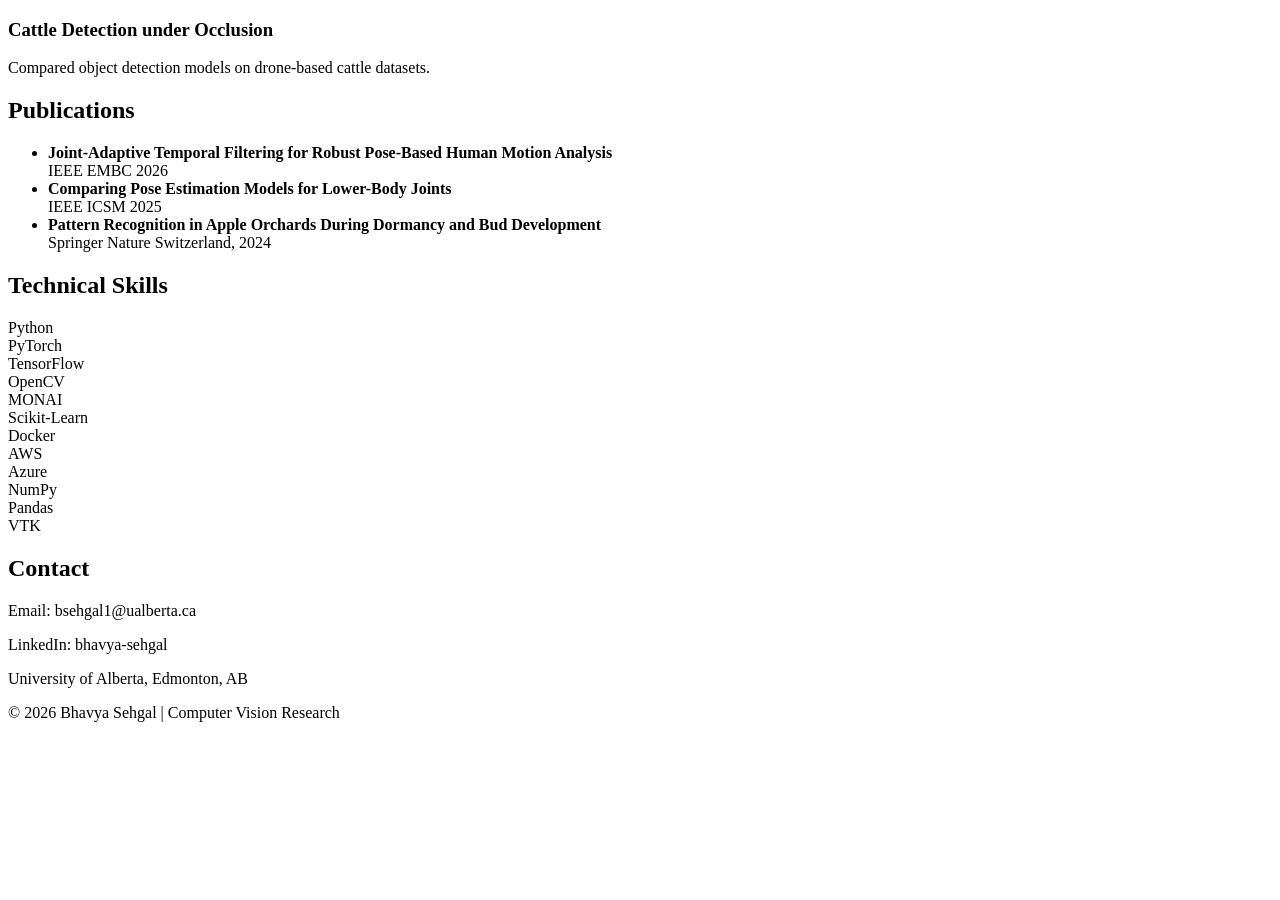
==== index.html @ 738c89d5 "Update index.html" ====
<!DOCTYPE html>
        <div class="project-card">
            <h3>Cattle Detection under Occlusion</h3>
            <p>
                Compared object detection models on drone-based cattle datasets.
            </p>
        </div>
    </div>
</section>

<section id="publications" class="section">
    <h2>Publications</h2>

    <ul class="publication-list">
        <li>
            <strong>Joint-Adaptive Temporal Filtering for Robust Pose-Based Human Motion Analysis</strong>
            <br>
            IEEE EMBC 2026
        </li>

        <li>
            <strong>Comparing Pose Estimation Models for Lower-Body Joints</strong>
            <br>
            IEEE ICSM 2025
        </li>

        <li>
            <strong>Pattern Recognition in Apple Orchards During Dormancy and Bud Development</strong>
            <br>
            Springer Nature Switzerland, 2024
        </li>
    </ul>
</section>

<section id="skills" class="section">
    <h2>Technical Skills</h2>

    <div class="skills-grid">
        <div class="skill-box">Python</div>
        <div class="skill-box">PyTorch</div>
        <div class="skill-box">TensorFlow</div>
        <div class="skill-box">OpenCV</div>
        <div class="skill-box">MONAI</div>
        <div class="skill-box">Scikit-Learn</div>
        <div class="skill-box">Docker</div>
        <div class="skill-box">AWS</div>
        <div class="skill-box">Azure</div>
        <div class="skill-box">NumPy</div>
        <div class="skill-box">Pandas</div>
        <div class="skill-box">VTK</div>
    </div>
</section>

<section id="contact" class="section">
    <h2>Contact</h2>

    <p>Email: bsehgal1@ualberta.ca</p>
    <p>LinkedIn: bhavya-sehgal</p>
    <p>University of Alberta, Edmonton, AB</p>
</section>

<footer>
    <p>© 2026 Bhavya Sehgal | Computer Vision Research</p>
</footer>

</body>
</html>
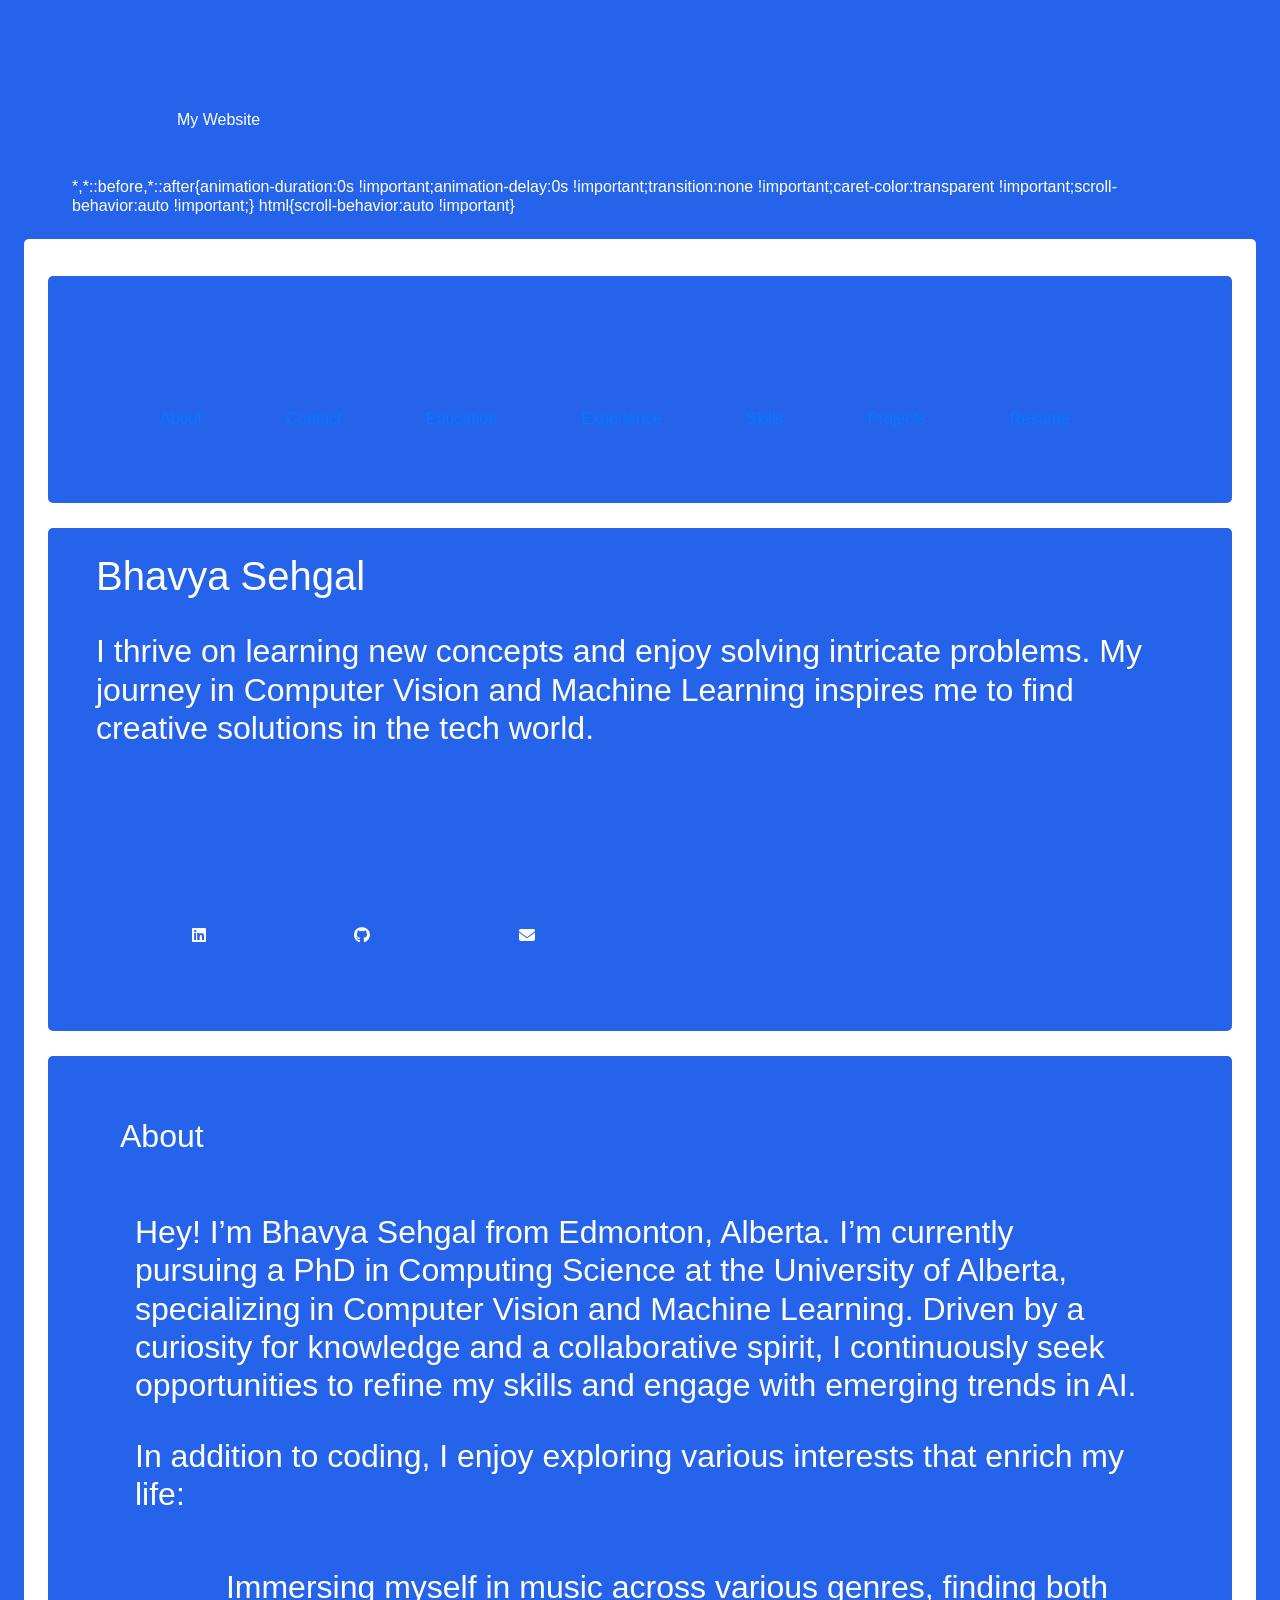
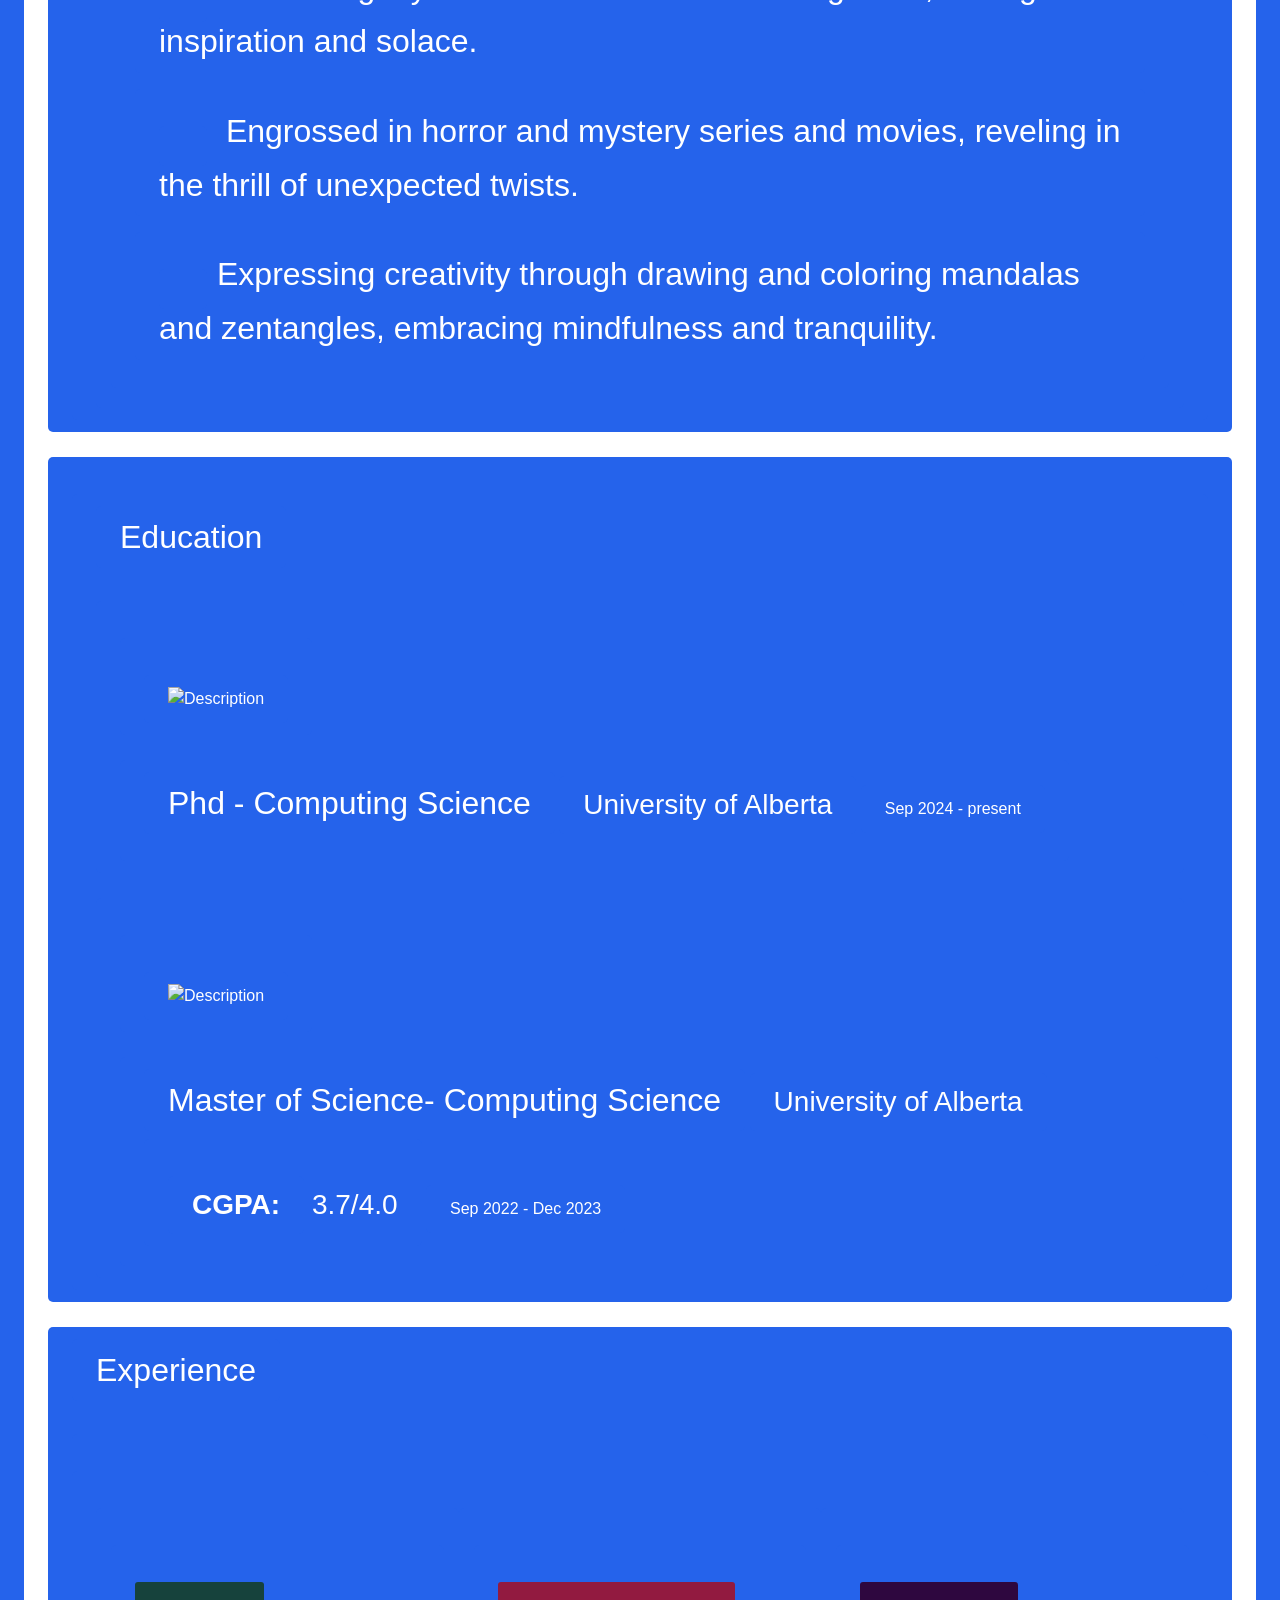
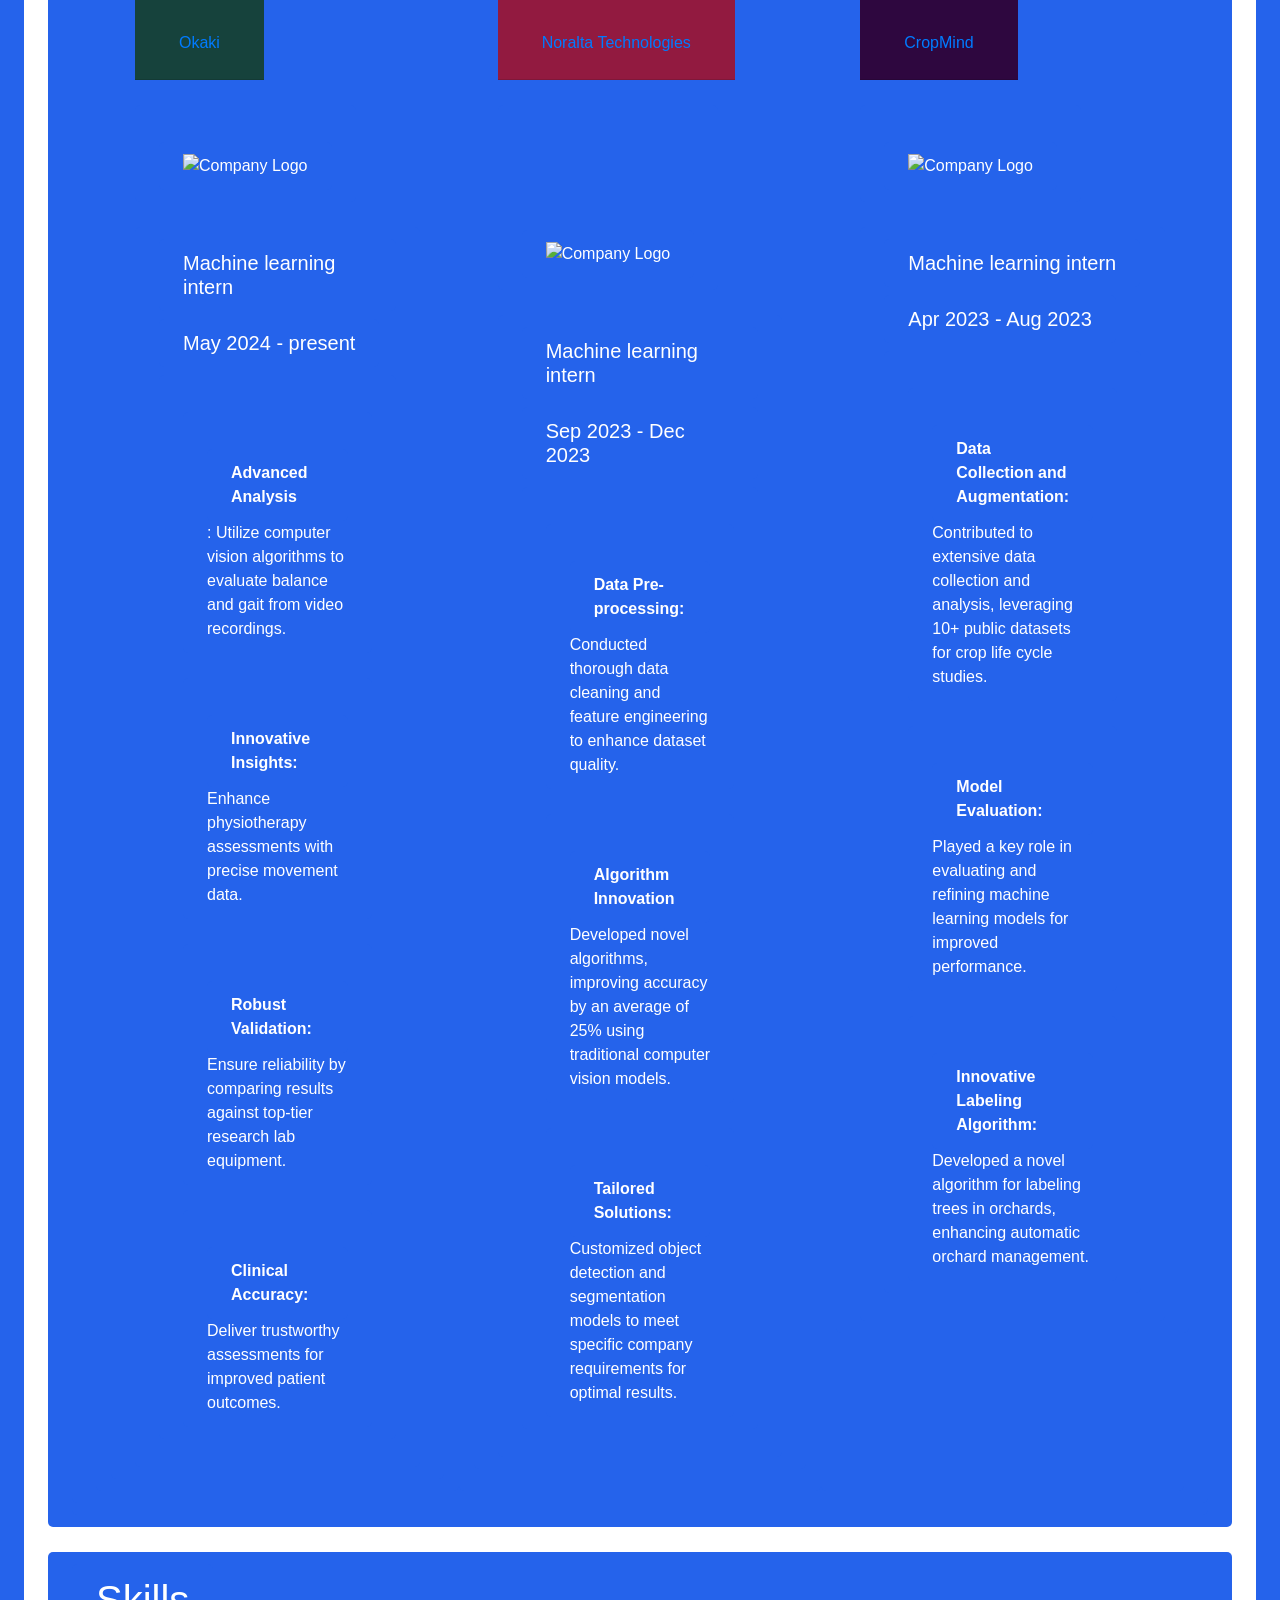
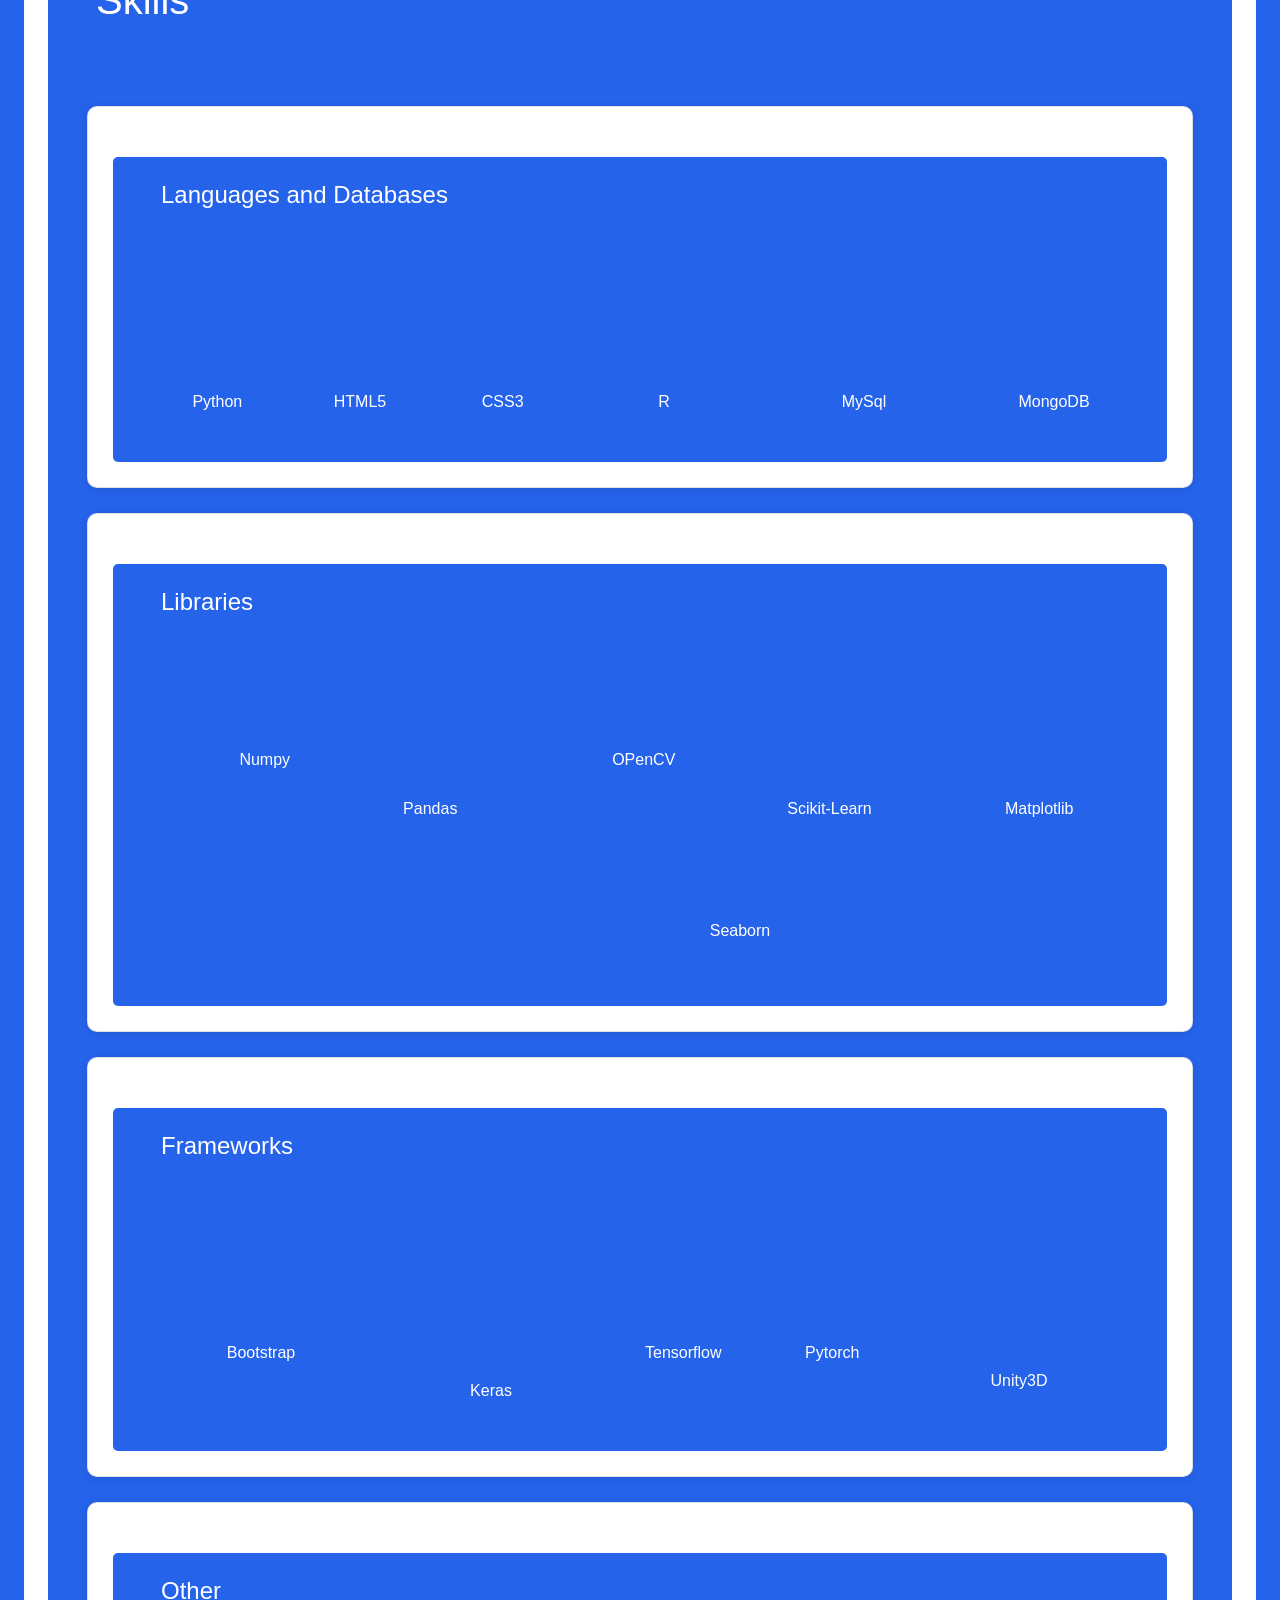
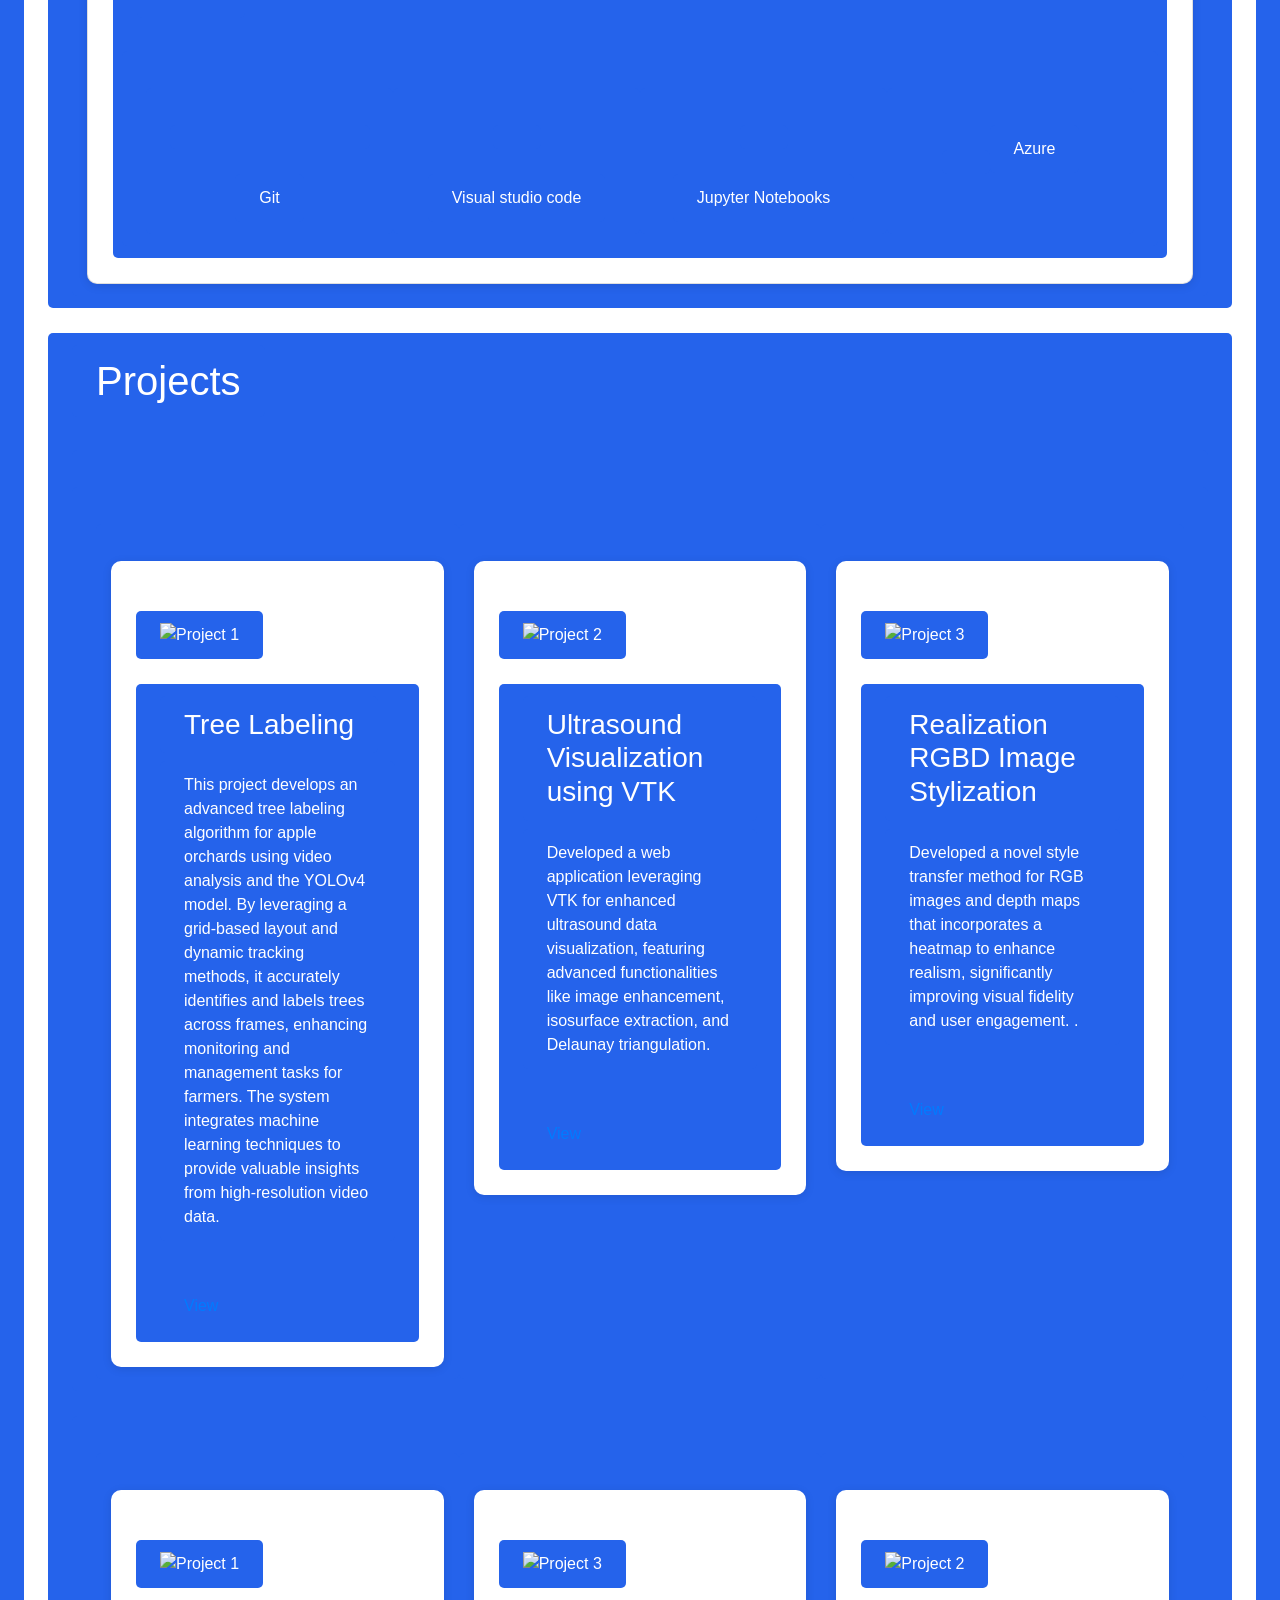
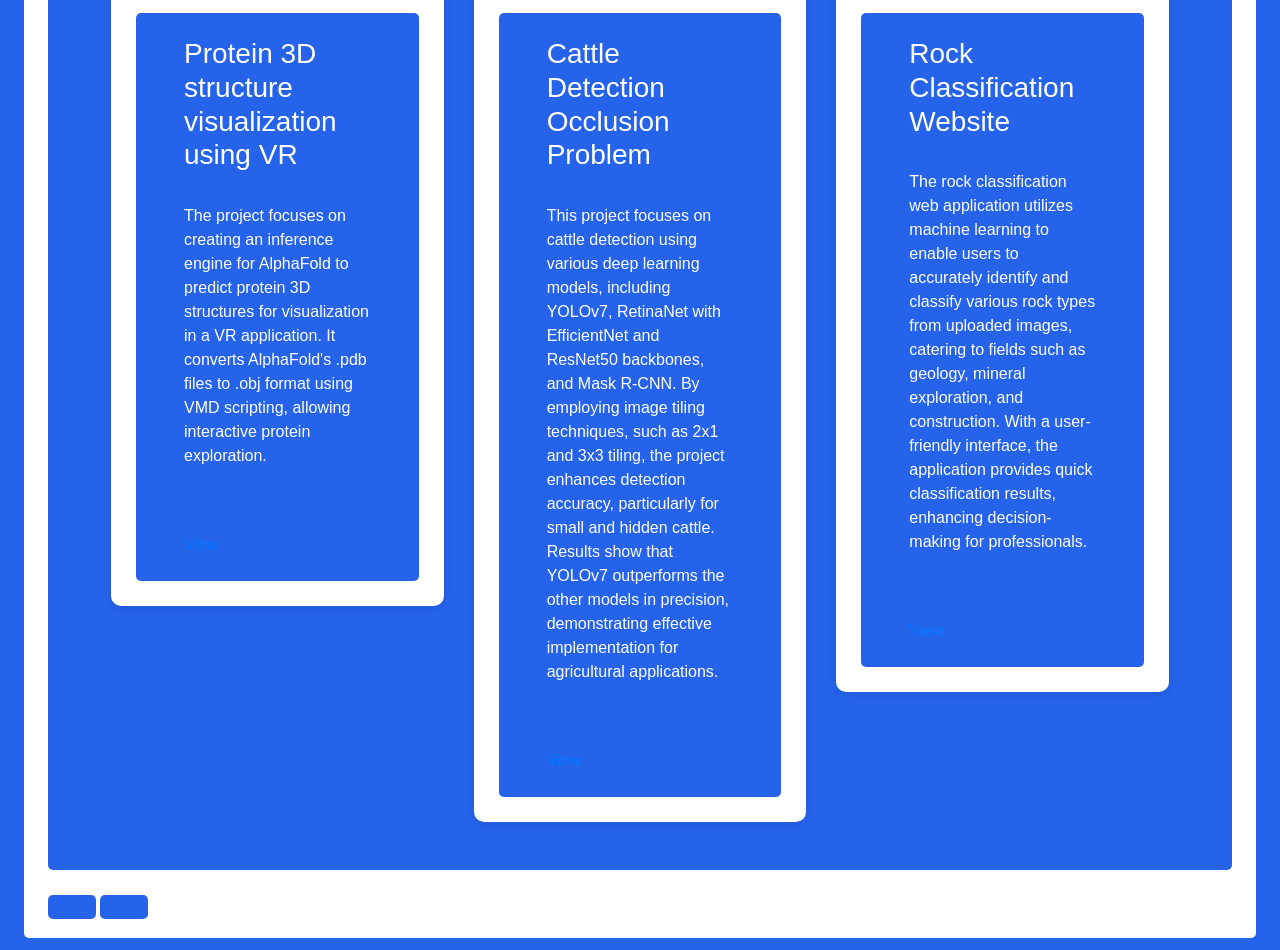
==== commit 95d693a1: "Update index.html" ====
--- a/index.html
+++ b/index.html
@@ -1,67 +1,374 @@
 <!DOCTYPE html>
-        <div class="project-card">
-            <h3>Cattle Detection under Occlusion</h3>
-            <p>
-                Compared object detection models on drone-based cattle datasets.
-            </p>
+<html lang="en">
+<head>
+    <meta charset="UTF-8">
+    <meta name="viewport" content="width=device-width, initial-scale=1.0">
+    <title>My Website</title>
+    <link rel="icon" type="image/x-icon" href="/img/favicon.ico">
+    <link rel="stylesheet" href="https://cdnjs.cloudflare.com/ajax/libs/font-awesome/6.4.0/css/all.min.css">
+    <link href="https://stackpath.bootstrapcdn.com/bootstrap/4.5.2/css/bootstrap.min.css" rel="stylesheet">
+    <link rel="stylesheet" href="style.css">
+</head>
+<header>
+    <nav class="custom-navbar">
+        <ul id="list">
+            <li class="link"><a class="nav-link " href="#about">About</a></li>
+            <li class="link"><a class="nav-link" href="#contact">Contact</a></li>  
+            <li class="link"><a class="nav-link " href="#education">Education</a></li>
+            <li class="link"><a class="nav-link" href="#experience">Experience</a></li>
+            <li class="link"><a class="nav-link" href="#skills">Skills</a></li>
+            <li class="link"><a class="nav-link" href="#project">Projects</a></li>
+            <li class="link"><a class="nav-link" href="https://drive.google.com/file/d/18JyLkMsQcO02pI1PGPXoOm5tDAgihax3/view?usp=drive_link">Resume</a></li>
+        </ul>
+    </nav>
+</header>
+<body> 
+ 
+    <section id="contact" class="contact-section odd-section">
+
+        <h1>Bhavya Sehgal</h1>
+    <h2>I thrive on learning new concepts and enjoy solving intricate problems. My journey in Computer Vision and Machine Learning inspires me to find creative solutions in the tech world.</h2>
+    
+    <div>
+        <ul class="icons">
+            <li>
+                <a href="https://www.linkedin.com/in/bhavya-sehgal/" target="_blank" aria-label="LinkedIn">
+                    <i class="fab fa-linkedin"></i>
+                </a>
+            </li>
+            <li>
+                <a href="https://github.com/BhavyaSehgal" target="_blank" aria-label="GitHub">
+                    <i class="fab fa-github"></i>
+                </a>
+            </li>
+            <li>
+                <a href="mailto:bhavya.ebox@gmail.com" aria-label="Email">
+                    <i class="fas fa-envelope"></i>
+                </a>
+            </li>
+        </ul>
+    </div>
+    </section>
+    <section><div class="about-section even-section" id="about">
+        <h2 class="sub-headings" style="padding-bottom: 0;">About</h2>
+        <div class="container flow-text">
+                
+            <h2>
+              Hey! I’m Bhavya Sehgal from Edmonton, Alberta.
+              I’m currently pursuing a PhD in Computing Science at the University of Alberta, specializing in Computer Vision and Machine Learning.
+              Driven by a curiosity for knowledge and a collaborative spirit, I continuously seek opportunities to refine my skills and engage with emerging trends in AI.
+                            <h2>In addition to coding, I enjoy exploring various interests that enrich my life:</h2>
+<h2>
+    <ul class="left-list"><img src="img\About\music.png" alt="Description" style="width: 40px; height: 40px; margin-right: 10px;" >
+        Immersing myself in music across various genres, finding both inspiration and solace.</ul>
+        <br>
+        <ul class="left-list"><img src="img\About\watching-a-movie.png" alt="Description" style="width: 40px; height: 40px; margin-right: 10px;" > Engrossed in horror and mystery series and movies, reveling in the thrill of unexpected twists.</ul>
+        <br>
+        <ul class="left-list"><img src="img\About\mandala (1).png" alt="Description" style="width: 40px; height: 40px; margin-right: 10px;" >Expressing creativity through drawing and coloring mandalas and zentangles, embracing mindfulness and tranquility.</ul>
+  
+</h2>
+              
+            
+          </div></section>
+   <section><div class="education-section odd-section" id="education">
+    <h2 class="sub-headings">Education</h2>
+    <div class="education-item">
+        <div >
+            <img class="edu-logo" src="img\education\UOA.png" alt="Description"  >
+        </div>
+        <div class="details">
+            <h2>Phd - Computing Science</h2>
+            <h3>University of Alberta </h3>
+            </h3>
+            <p>Sep 2024 - present</p>
+        </div>
+    </div>
+    <div class="education-item">
+        <div >
+            <img class="edu-logo" src="img\education\UOA.png" alt="Description"  >
+
+        </div>
+        <div class="details">
+            <h2>Master of Science- Computing Science</h2>
+            <h3>University of Alberta </h3>
+            <h3><b>CGPA:</b> 3.7/4.0
+            </h3>
+            <p>Sep 2022 - Dec 2023</p>
+        </div>
+    </div>
+</div></section>
+<section class="experience-section even-section" id="experience">
+    <h2 class="sub-headings">Experience</h2>
+
+    <div class="container">
+        <div class="row">
+            <div class="col-md-4">
+                <div class="experience-card">
+                    <div class="card-header" style="background-color: #16423C;">
+                        <a href="https://okaki.com/" class="company-name">Okaki</a>
+                    </div>
+                    <div class="logo-container">
+                        <img src="img/Expereince/okakilogo.png" alt="Company Logo" class="company-logo">
+                    </div>
+                    <div class="experience-text-details">
+                        <h5 class="experience-text-role">Machine learning intern</h5>
+                        <h5 class="experience-text-date">May 2024 - present</h5>
+                        <ul class="exp-list">
+                            <li class="content"><b>Advanced Analysis</b>: Utilize computer vision algorithms to evaluate balance and gait from video recordings.</li>
+                            <li class="content"><b>Innovative Insights:</b> Enhance physiotherapy assessments with precise movement data.</li>
+                            <li class="content"><b>Robust Validation:</b> Ensure reliability by comparing results against top-tier research lab equipment.</li>
+                            <li class="content"><b>Clinical Accuracy:</b> Deliver trustworthy assessments for improved patient outcomes.</li>
+                        </ul>
+                    </div>
+                </div>
+            </div>
+
+            <!-- Repeat similar structure for other cards -->
+            <div class="col-md-4">
+                <div class="experience-card">
+                    <div class="card-header" style="background-color: #921A40;">
+                        <a href="https://www.noralta.com/" class="company-name">Noralta Technologies</a>                    </div>
+                    <div class="logo-container" style="padding-top: 100px;">
+                        <img src="img\Expereince\noralta.png" alt="Company Logo" class="company-logo">
+                    </div>
+                    <div class="experience-text-details">
+                        <h5 class="experience-text-role">Machine learning intern</h5>
+                        <h5 class="experience-text-date">Sep 2023 - Dec 2023</h5>
+                        <ul class="exp-list">
+                            <li class="content">
+                                <b>Data Pre-processing:</b> Conducted thorough data cleaning and feature engineering to enhance dataset quality.
+                            </li>
+                            <li class="content">
+                               <b>Algorithm Innovation</b>  Developed novel algorithms, improving accuracy by an average of 25% using traditional computer vision models.
+        
+        
+                            </li>
+                            
+                              <li class="content"><b>Tailored Solutions:</b> Customized object detection and segmentation models to meet specific company requirements for optimal results.
+                              </li>
+                                </ul>
+                    </div>
+                </div>
+            </div>
+            <div class="col-md-4">
+                <div class="experience-card">
+                    <div class="card-header" style="background-color: #2E073F;">
+                        <a href="https://cropmind.ca/" class="company-name" ">CropMind</a>                   </div>
+                    <div class="logo-container">
+                        <img src="img\Expereince\cropmind.png" alt="Company Logo" class="company-logo" >
+                    </div>
+                    <div class="experience-text-details">
+                        <h5 class="experience-text-role">Machine learning intern</h5>
+                        <h5 class="experience-text-date">Apr 2023 - Aug 2023</h5>
+                        <ul class="exp-list">
+                            <li class="content">
+                                <b>Data Collection and Augmentation: </b> Contributed to extensive data collection and analysis, leveraging 10+ public datasets for crop life cycle studies.
+                            </li>
+                            <li class="content">
+                               <b>Model Evaluation:</b>  Played a key role in evaluating and refining machine learning models for improved performance.
+        
+        
+                            </li>
+                            <li class="content">
+                                <b>Innovative Labeling Algorithm:</b>  Developed a novel algorithm for labeling trees in orchards, enhancing automatic orchard management.
+                              </li>
+                              
+                                </ul>
+                    </div>
+                </div>
+            </div>
         </div>
     </div>
 </section>
-
-<section id="publications" class="section">
-    <h2>Publications</h2>
-
-    <ul class="publication-list">
-        <li>
-            <strong>Joint-Adaptive Temporal Filtering for Robust Pose-Based Human Motion Analysis</strong>
-            <br>
-            IEEE EMBC 2026
-        </li>
-
-        <li>
-            <strong>Comparing Pose Estimation Models for Lower-Body Joints</strong>
-            <br>
-            IEEE ICSM 2025
-        </li>
-
-        <li>
-            <strong>Pattern Recognition in Apple Orchards During Dormancy and Bud Development</strong>
-            <br>
-            Springer Nature Switzerland, 2024
-        </li>
-    </ul>
+<section class="skills-section odd-section" id="skills">
+    <h1 class="sub-headings">Skills</h1>
+    <div class="container">
+        <!-- Languages and Databases -->
+        <div class="card">
+          <div class="card-content">
+            <h4 class="brown-text light">Languages and Databases</h4>
+            <div class="row text-center">
+              <div class="col s4 m2">
+                <img alt="" src="img\skills\python.png" class="responsive-img" /><span class="skill-text">Python</span>
+              </div>
+              <div class="col s4 m2">
+                <img alt="" src="img\skills\html.png" class="responsive-img" /><span class="skill-text">HTML5</span>
+              </div>
+              <div class="col s4 m2">
+                <img alt="" src="img\skills\css.png" class="responsive-img" /><span class="skill-text">CSS3</span>
+              </div>
+              <div class="col s4 m2">
+                <img alt="" src="img\skills\r.png" class="responsive-img"  style="width: 150px;"/><span class="skill-text">R</span>
+              </div>
+              <div class="col s4 m2">
+                <img alt="" src="img\skills\mysql.png" class="responsive-img" style="width: 190px;"/><span class="skill-text">MySql</span>
+              </div>
+              
+              <div class="col s4 m2">
+                <img alt="" src="img\skills\mongo.png" class="responsive-img" style="width: 130px;"/><span class="skill-text">MongoDB</span>
+              </div>
+             
+            </div>
+          </div>
+        </div>
+
+        <div class="card">
+          <div class="card-content">
+            <h4 class="brown-text light">Libraries</h4>
+            <div class="row text-center">
+              <div class="col s4 m2">
+                <img alt="" src="img\skills\numpy.png" class="responsive-img" /><span class="skill-text">Numpy</span>
+              </div>
+              <div class="col s4 m2">
+                <img alt="" src="img\skills\pandas.png" class="responsive-img" style="width: 150px;"/><span class="skill-text">Pandas</span>
+              </div>
+              <div class="col s4 m2">
+                <img alt="" src="img\skills\opencv.png" class="responsive-img" /><span class="skill-text">OPenCV</span>
+              </div>
+              <div class="col s4 m2">
+                <img alt="" src="img\skills\scikit.png" class="responsive-img" style="width: 200px;"/><span class="skill-text">Scikit-Learn</span>
+              </div>
+              <div class="col s4 m2">
+                <img alt="" src="img\skills\matplotlib.png" class="responsive-img" /><span class="skill-text">Matplotlib</span>
+              </div>
+              <div class="col s4 m2">
+                <img alt="" src="img\skills\seaborn.png" class="responsive-img" style="width: 200px;padding-top: 40px;" /><span class="skill-text">Seaborn</span>
+              </div>
+            </div>
+          </div>
+        </div>
+
+        <!-- Frameworks -->
+        <div class="card">
+          <div class="card-content">
+            <h4 class="brown-text light">Frameworks</h4>
+            <div class="row text-center">
+              <div class="col s4 m2">
+                <img alt="" src="img\skills\bootstrap.png" class="responsive-img" style="width: 200px;"/><span class="skill-text">Bootstrap</span>
+              </div>
+              <div class="col s4 m2">
+                <img alt="" src="img\skills\keras.png" class="responsive-img" style="width: 200px;padding-top: 50px;" /><span class="skill-text">Keras</span>
+              </div>
+              <div class="col s4 m2">
+                <img alt="" src="img\skills\tensorflow.png" class="responsive-img" /><span class="skill-text">Tensorflow</span>
+              </div>
+              <div class="col s4 m2">
+                <img alt="" src="img\skills\pytorch.png" class="responsive-img" /><span class="skill-text">Pytorch</span>
+              </div>
+              <div class="col s4 m2">
+                <img alt="" src="img\skills\unity.png" class="responsive-img" style="width: 200px;padding-top: 40px;" /><span class="skill-text">Unity3D</span>
+              </div>
+            </div>
+          </div>
+        </div>
+
+        <!-- Other -->
+        <div class="card">
+          <div class="card-content">
+            <h4 class="brown-text light">Other</h4>
+            <div class="row text-center">
+
+
+              <div class="col s4 m2">
+                <img alt="" src="img\skills\git.png" class="responsive-img" style="width: 200px;" /><span class="skill-text">Git</span>
+              </div>
+              <div class="col s4 m2">
+                <img alt="" src="img\skills\vscode.png" class="responsive-img" /><span class="skill-text">Visual studio code</span>
+              </div>
+              <div class="col s4 m2">
+                <img alt="" src="img\skills\jupyter.png" class="responsive-img" /><span class="skill-text">Jupyter Notebooks</span>
+              </div>
+              <div class="col s4 m2">
+                <img alt="" src="img\skills\azure.png" class="responsive-img" /><span class="skill-text">Azure</span>
+              </div>
+            </div>
+          </div>
+        </div>
+    </div>
 </section>
-
-<section id="skills" class="section">
-    <h2>Technical Skills</h2>
-
-    <div class="skills-grid">
-        <div class="skill-box">Python</div>
-        <div class="skill-box">PyTorch</div>
-        <div class="skill-box">TensorFlow</div>
-        <div class="skill-box">OpenCV</div>
-        <div class="skill-box">MONAI</div>
-        <div class="skill-box">Scikit-Learn</div>
-        <div class="skill-box">Docker</div>
-        <div class="skill-box">AWS</div>
-        <div class="skill-box">Azure</div>
-        <div class="skill-box">NumPy</div>
-        <div class="skill-box">Pandas</div>
-        <div class="skill-box">VTK</div>
+<section class="project-section even-section" id="project">
+    <h1 class="sub-headings">Projects</h1>
+    <div class="container">
+        <div class="row">
+            <div class="col-md-4">
+                <div class="project-card">
+                    <img src="img\projects\TreeLablel.jpg" alt="Project 1" class="project-image">
+                    <div class="project-details">
+                        <h3 class="project-heading">Tree Labeling</h3>
+                        <p>This project develops an advanced tree labeling algorithm for apple orchards using video analysis and the YOLOv4 model. 
+                            By leveraging a grid-based layout and dynamic tracking methods, it accurately identifies and labels trees across frames, enhancing monitoring and management tasks for farmers. 
+                            The system integrates machine learning techniques to provide valuable insights from high-resolution video data.</p>
+                        <a href="https://github.com/user/project1" class="project-button">View</a>
+                    </div>
+                </div>
+            </div>
+            <div class="col-md-4">
+                <div class="project-card">
+                    <img src="img\projects\isosurface.png" alt="Project 2" class="project-image">
+                    <div class="project-details">
+                        <h3 class="project-heading">Ultrasound Visualization using VTK</h3>
+                        <p>Developed a web application leveraging VTK for enhanced ultrasound data visualization, featuring advanced functionalities like image enhancement, isosurface extraction, and Delaunay triangulation.</p>
+                        <a href="https://arxiv.org/abs/2304.14592" class="project-button">View</a>
+                    </div>
+                </div>
+            </div>
+            <div class="col-md-4">
+                <div class="project-card">
+                    <img src="img\projects\RGBD.png" alt="Project 3" class="project-image">
+                    <div class="project-details">
+                        <h3 class="project-heading">Realization RGBD Image Stylization</h3>
+                        <p>Developed a novel style transfer method for RGB images and depth maps that incorporates a heatmap to enhance realism, significantly improving visual fidelity and user engagement. .</p>
+                        <a href="https://arxiv.org/abs/2305.06565" class="project-button">View</a>
+                    </div>
+                </div>
+            </div>
+        </div>
+        <div class="row">
+            <div class="col-md-4">
+                <div class="project-card">
+                    <img src="img\projects\Protein.png" alt="Project 1" class="project-image">
+                    <div class="project-details">
+                        <h3 class="project-heading">Protein 3D structure visualization using VR</h3>
+                        <p>The project focuses on creating an inference engine for AlphaFold to predict protein 3D structures for visualization in a VR application.
+                            It converts AlphaFold's .pdb files to .obj format using VMD scripting, allowing interactive protein exploration. </p>
+                        <a href="https://drive.google.com/file/d/1BUKHgfYWRm83RV9KStQxD-Bn8kkC0RXm/view?ts=66f1bdff" class="project-button">View</a>
+                    </div>
+                </div>
+            </div>
+            <div class="col-md-4">
+                <div class="project-card">
+                    <img src="img\projects\cattle_detection.png" alt="Project 3" class="project-image">
+                    <div class="project-details">
+                        <h3 class="project-heading">Cattle Detection Occlusion Problem
+                        </h3>
+                        <p>This project focuses on cattle detection using various deep learning models, including YOLOv7, RetinaNet with EfficientNet and ResNet50 backbones, and Mask R-CNN. 
+                            By employing image tiling techniques, such as 2x1 and 3x3 tiling, the project enhances detection accuracy, particularly for small and hidden cattle. 
+                            Results show that YOLOv7 outperforms the other models in precision, demonstrating effective implementation for agricultural applications.</p>
+                        <a href="https://arxiv.org/abs/2212.11418" class="project-button">View</a>
+                    </div>
+                </div>
+            </div>
+            <div class="col-md-4">
+                <div class="project-card">
+                    <img src="img\projects\Rock_classify.png" alt="Project 2" class="project-image">
+                    <div class="project-details">
+                        <h3 class="project-heading">Rock Classification Website</h3>
+                        <p>The rock classification web application utilizes machine learning to enable users to accurately identify and classify various rock types from uploaded images, catering to fields such as geology, mineral exploration, and construction. 
+                            With a user-friendly interface, the application provides quick classification results, enhancing decision-making for professionals. </p>
+                        <a href=https://github.com/user/project1" class="project-button">View</a>
+                    </div>
+                </div>
+            </div>
+            
+        </div>
     </div>
 </section>
 
-<section id="contact" class="section">
-    <h2>Contact</h2>
-
-    <p>Email: bsehgal1@ualberta.ca</p>
-    <p>LinkedIn: bhavya-sehgal</p>
-    <p>University of Alberta, Edmonton, AB</p>
-</section>
-
-<footer>
-    <p>© 2026 Bhavya Sehgal | Computer Vision Research</p>
-</footer>
-
+
+    
+
+
+    <script src="Dots.js"></script>
+    <script src="main.js"></script>
 </body>
 </html>
--- a/style.css
+++ b/style.css
@@ -0,0 +1,82 @@
+* {
+    display: inline-block;
+    margin-top: 25px;
+    padding: 12px 24px;
+    background: #2563eb;
+    color: white;
+    text-decoration: none;
+    border-radius: 5px;
+}
+
+.section {
+    width: 85%;
+    margin: 80px auto;
+}
+
+.section h2 {
+    margin-bottom: 30px;
+    font-size: 2rem;
+    border-left: 5px solid #2563eb;
+    padding-left: 15px;
+}
+
+.cards,
+.skills-grid,
+.project-grid {
+    display: grid;
+    grid-template-columns: repeat(auto-fit, minmax(220px, 1fr));
+    gap: 20px;
+}
+
+.card,
+.skill-box,
+.project-card {
+    background: white;
+    padding: 25px;
+    border-radius: 10px;
+    box-shadow: 0 2px 10px rgba(0,0,0,0.1);
+}
+
+.timeline-item {
+    background: white;
+    padding: 25px;
+    margin-bottom: 20px;
+    border-radius: 10px;
+    box-shadow: 0 2px 10px rgba(0,0,0,0.1);
+}
+
+.timeline-item span {
+    color: #555;
+    font-size: 0.9rem;
+}
+
+.publication-list li {
+    background: white;
+    margin-bottom: 15px;
+    padding: 20px;
+    border-radius: 10px;
+    list-style: none;
+}
+
+footer {
+    background: #111;
+    color: white;
+    text-align: center;
+    padding: 20px;
+}
+
+@media(max-width: 768px) {
+    nav {
+        flex-direction: column;
+    }
+
+    nav ul {
+        margin-top: 10px;
+        flex-wrap: wrap;
+        justify-content: center;
+    }
+
+    .hero-content h1 {
+        font-size: 2.5rem;
+    }
+}
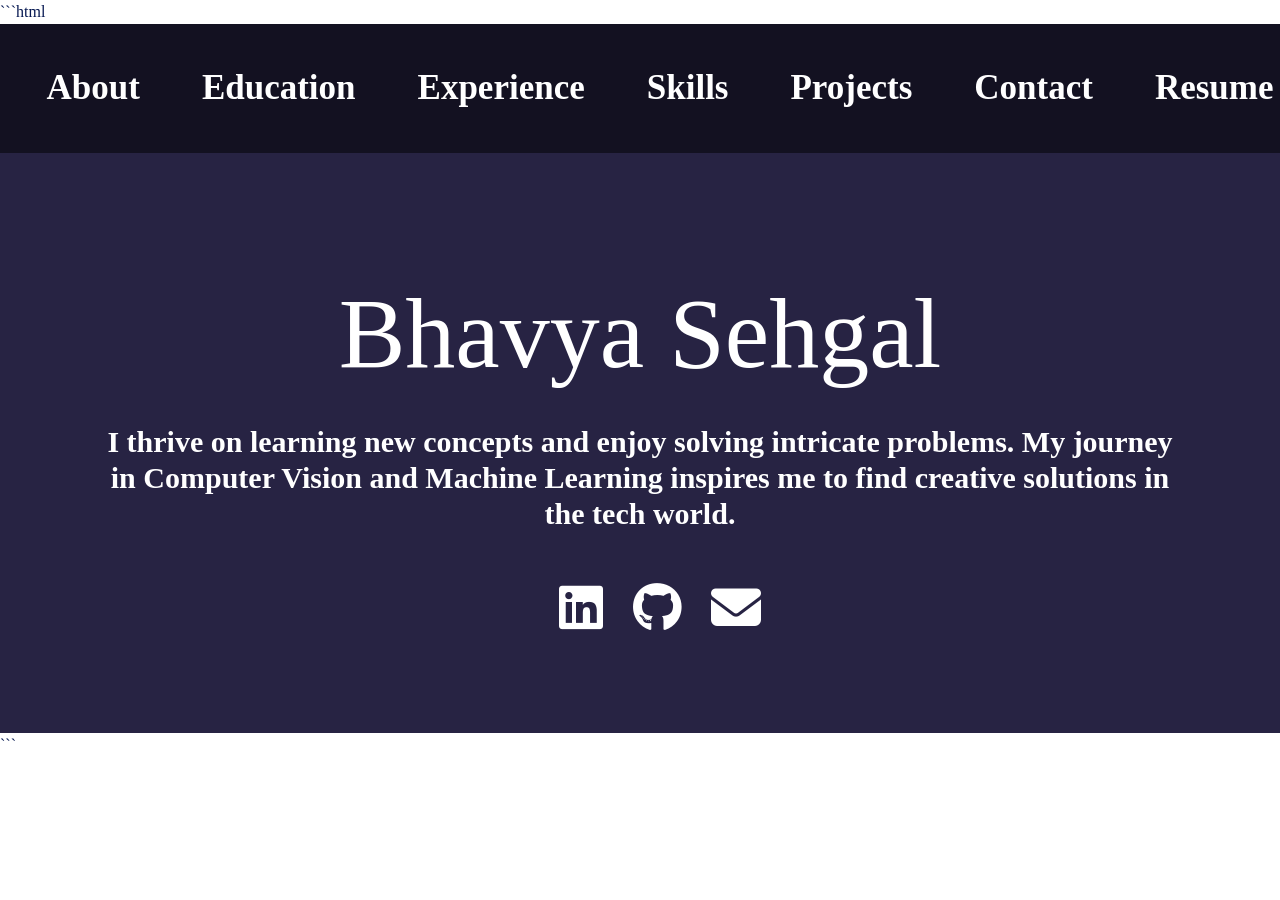
==== commit 587d5f63: "Update index.html" ====
--- a/index.html
+++ b/index.html
@@ -1,374 +1,85 @@
+```html
 <!DOCTYPE html>
 <html lang="en">
 <head>
     <meta charset="UTF-8">
     <meta name="viewport" content="width=device-width, initial-scale=1.0">
-    <title>My Website</title>
+    <title>Bhavya Sehgal</title>
+
     <link rel="icon" type="image/x-icon" href="/img/favicon.ico">
-    <link rel="stylesheet" href="https://cdnjs.cloudflare.com/ajax/libs/font-awesome/6.4.0/css/all.min.css">
-    <link href="https://stackpath.bootstrapcdn.com/bootstrap/4.5.2/css/bootstrap.min.css" rel="stylesheet">
+
+    <link rel="stylesheet"
+          href="https://cdnjs.cloudflare.com/ajax/libs/font-awesome/6.4.0/css/all.min.css">
+
+    <link href="https://stackpath.bootstrapcdn.com/bootstrap/4.5.2/css/bootstrap.min.css"
+          rel="stylesheet">
+
     <link rel="stylesheet" href="style.css">
 </head>
+
+<body>
+
 <header>
     <nav class="custom-navbar">
         <ul id="list">
-            <li class="link"><a class="nav-link " href="#about">About</a></li>
-            <li class="link"><a class="nav-link" href="#contact">Contact</a></li>  
-            <li class="link"><a class="nav-link " href="#education">Education</a></li>
-            <li class="link"><a class="nav-link" href="#experience">Experience</a></li>
-            <li class="link"><a class="nav-link" href="#skills">Skills</a></li>
-            <li class="link"><a class="nav-link" href="#project">Projects</a></li>
-            <li class="link"><a class="nav-link" href="https://drive.google.com/file/d/18JyLkMsQcO02pI1PGPXoOm5tDAgihax3/view?usp=drive_link">Resume</a></li>
+            <li class="link"><a class="nav-link" href="about.html">About</a></li>
+            <li class="link"><a class="nav-link" href="education.html">Education</a></li>
+            <li class="link"><a class="nav-link" href="experience.html">Experience</a></li>
+            <li class="link"><a class="nav-link" href="skills.html">Skills</a></li>
+            <li class="link"><a class="nav-link" href="projects.html">Projects</a></li>
+            <li class="link"><a class="nav-link" href="contact.html">Contact</a></li>
+
+            <li class="link">
+                <a class="nav-link"
+                   href="https://drive.google.com/file/d/18JyLkMsQcO02pI1PGPXoOm5tDAgihax3/view?usp=drive_link">
+                    Resume
+                </a>
+            </li>
         </ul>
     </nav>
 </header>
-<body> 
- 
-    <section id="contact" class="contact-section odd-section">
 
-        <h1>Bhavya Sehgal</h1>
-    <h2>I thrive on learning new concepts and enjoy solving intricate problems. My journey in Computer Vision and Machine Learning inspires me to find creative solutions in the tech world.</h2>
-    
+<section class="contact-section odd-section">
+
+    <h1>Bhavya Sehgal</h1>
+
+    <h2>
+        I thrive on learning new concepts and enjoy solving intricate problems.
+        My journey in Computer Vision and Machine Learning inspires me to find
+        creative solutions in the tech world.
+    </h2>
+
     <div>
         <ul class="icons">
+
             <li>
-                <a href="https://www.linkedin.com/in/bhavya-sehgal/" target="_blank" aria-label="LinkedIn">
+                <a href="https://www.linkedin.com/in/bhavya-sehgal/"
+                   target="_blank">
                     <i class="fab fa-linkedin"></i>
                 </a>
             </li>
+
             <li>
-                <a href="https://github.com/BhavyaSehgal" target="_blank" aria-label="GitHub">
+                <a href="https://github.com/BhavyaSehgal"
+                   target="_blank">
                     <i class="fab fa-github"></i>
                 </a>
             </li>
+
             <li>
-                <a href="mailto:bhavya.ebox@gmail.com" aria-label="Email">
+                <a href="mailto:bhavya.ebox@gmail.com">
                     <i class="fas fa-envelope"></i>
                 </a>
             </li>
+
         </ul>
     </div>
-    </section>
-    <section><div class="about-section even-section" id="about">
-        <h2 class="sub-headings" style="padding-bottom: 0;">About</h2>
-        <div class="container flow-text">
-                
-            <h2>
-              Hey! I’m Bhavya Sehgal from Edmonton, Alberta.
-              I’m currently pursuing a PhD in Computing Science at the University of Alberta, specializing in Computer Vision and Machine Learning.
-              Driven by a curiosity for knowledge and a collaborative spirit, I continuously seek opportunities to refine my skills and engage with emerging trends in AI.
-                            <h2>In addition to coding, I enjoy exploring various interests that enrich my life:</h2>
-<h2>
-    <ul class="left-list"><img src="img\About\music.png" alt="Description" style="width: 40px; height: 40px; margin-right: 10px;" >
-        Immersing myself in music across various genres, finding both inspiration and solace.</ul>
-        <br>
-        <ul class="left-list"><img src="img\About\watching-a-movie.png" alt="Description" style="width: 40px; height: 40px; margin-right: 10px;" > Engrossed in horror and mystery series and movies, reveling in the thrill of unexpected twists.</ul>
-        <br>
-        <ul class="left-list"><img src="img\About\mandala (1).png" alt="Description" style="width: 40px; height: 40px; margin-right: 10px;" >Expressing creativity through drawing and coloring mandalas and zentangles, embracing mindfulness and tranquility.</ul>
-  
-</h2>
-              
-            
-          </div></section>
-   <section><div class="education-section odd-section" id="education">
-    <h2 class="sub-headings">Education</h2>
-    <div class="education-item">
-        <div >
-            <img class="edu-logo" src="img\education\UOA.png" alt="Description"  >
-        </div>
-        <div class="details">
-            <h2>Phd - Computing Science</h2>
-            <h3>University of Alberta </h3>
-            </h3>
-            <p>Sep 2024 - present</p>
-        </div>
-    </div>
-    <div class="education-item">
-        <div >
-            <img class="edu-logo" src="img\education\UOA.png" alt="Description"  >
 
-        </div>
-        <div class="details">
-            <h2>Master of Science- Computing Science</h2>
-            <h3>University of Alberta </h3>
-            <h3><b>CGPA:</b> 3.7/4.0
-            </h3>
-            <p>Sep 2022 - Dec 2023</p>
-        </div>
-    </div>
-</div></section>
-<section class="experience-section even-section" id="experience">
-    <h2 class="sub-headings">Experience</h2>
-
-    <div class="container">
-        <div class="row">
-            <div class="col-md-4">
-                <div class="experience-card">
-                    <div class="card-header" style="background-color: #16423C;">
-                        <a href="https://okaki.com/" class="company-name">Okaki</a>
-                    </div>
-                    <div class="logo-container">
-                        <img src="img/Expereince/okakilogo.png" alt="Company Logo" class="company-logo">
-                    </div>
-                    <div class="experience-text-details">
-                        <h5 class="experience-text-role">Machine learning intern</h5>
-                        <h5 class="experience-text-date">May 2024 - present</h5>
-                        <ul class="exp-list">
-                            <li class="content"><b>Advanced Analysis</b>: Utilize computer vision algorithms to evaluate balance and gait from video recordings.</li>
-                            <li class="content"><b>Innovative Insights:</b> Enhance physiotherapy assessments with precise movement data.</li>
-                            <li class="content"><b>Robust Validation:</b> Ensure reliability by comparing results against top-tier research lab equipment.</li>
-                            <li class="content"><b>Clinical Accuracy:</b> Deliver trustworthy assessments for improved patient outcomes.</li>
-                        </ul>
-                    </div>
-                </div>
-            </div>
-
-            <!-- Repeat similar structure for other cards -->
-            <div class="col-md-4">
-                <div class="experience-card">
-                    <div class="card-header" style="background-color: #921A40;">
-                        <a href="https://www.noralta.com/" class="company-name">Noralta Technologies</a>                    </div>
-                    <div class="logo-container" style="padding-top: 100px;">
-                        <img src="img\Expereince\noralta.png" alt="Company Logo" class="company-logo">
-                    </div>
-                    <div class="experience-text-details">
-                        <h5 class="experience-text-role">Machine learning intern</h5>
-                        <h5 class="experience-text-date">Sep 2023 - Dec 2023</h5>
-                        <ul class="exp-list">
-                            <li class="content">
-                                <b>Data Pre-processing:</b> Conducted thorough data cleaning and feature engineering to enhance dataset quality.
-                            </li>
-                            <li class="content">
-                               <b>Algorithm Innovation</b>  Developed novel algorithms, improving accuracy by an average of 25% using traditional computer vision models.
-        
-        
-                            </li>
-                            
-                              <li class="content"><b>Tailored Solutions:</b> Customized object detection and segmentation models to meet specific company requirements for optimal results.
-                              </li>
-                                </ul>
-                    </div>
-                </div>
-            </div>
-            <div class="col-md-4">
-                <div class="experience-card">
-                    <div class="card-header" style="background-color: #2E073F;">
-                        <a href="https://cropmind.ca/" class="company-name" ">CropMind</a>                   </div>
-                    <div class="logo-container">
-                        <img src="img\Expereince\cropmind.png" alt="Company Logo" class="company-logo" >
-                    </div>
-                    <div class="experience-text-details">
-                        <h5 class="experience-text-role">Machine learning intern</h5>
-                        <h5 class="experience-text-date">Apr 2023 - Aug 2023</h5>
-                        <ul class="exp-list">
-                            <li class="content">
-                                <b>Data Collection and Augmentation: </b> Contributed to extensive data collection and analysis, leveraging 10+ public datasets for crop life cycle studies.
-                            </li>
-                            <li class="content">
-                               <b>Model Evaluation:</b>  Played a key role in evaluating and refining machine learning models for improved performance.
-        
-        
-                            </li>
-                            <li class="content">
-                                <b>Innovative Labeling Algorithm:</b>  Developed a novel algorithm for labeling trees in orchards, enhancing automatic orchard management.
-                              </li>
-                              
-                                </ul>
-                    </div>
-                </div>
-            </div>
-        </div>
-    </div>
-</section>
-<section class="skills-section odd-section" id="skills">
-    <h1 class="sub-headings">Skills</h1>
-    <div class="container">
-        <!-- Languages and Databases -->
-        <div class="card">
-          <div class="card-content">
-            <h4 class="brown-text light">Languages and Databases</h4>
-            <div class="row text-center">
-              <div class="col s4 m2">
-                <img alt="" src="img\skills\python.png" class="responsive-img" /><span class="skill-text">Python</span>
-              </div>
-              <div class="col s4 m2">
-                <img alt="" src="img\skills\html.png" class="responsive-img" /><span class="skill-text">HTML5</span>
-              </div>
-              <div class="col s4 m2">
-                <img alt="" src="img\skills\css.png" class="responsive-img" /><span class="skill-text">CSS3</span>
-              </div>
-              <div class="col s4 m2">
-                <img alt="" src="img\skills\r.png" class="responsive-img"  style="width: 150px;"/><span class="skill-text">R</span>
-              </div>
-              <div class="col s4 m2">
-                <img alt="" src="img\skills\mysql.png" class="responsive-img" style="width: 190px;"/><span class="skill-text">MySql</span>
-              </div>
-              
-              <div class="col s4 m2">
-                <img alt="" src="img\skills\mongo.png" class="responsive-img" style="width: 130px;"/><span class="skill-text">MongoDB</span>
-              </div>
-             
-            </div>
-          </div>
-        </div>
-
-        <div class="card">
-          <div class="card-content">
-            <h4 class="brown-text light">Libraries</h4>
-            <div class="row text-center">
-              <div class="col s4 m2">
-                <img alt="" src="img\skills\numpy.png" class="responsive-img" /><span class="skill-text">Numpy</span>
-              </div>
-              <div class="col s4 m2">
-                <img alt="" src="img\skills\pandas.png" class="responsive-img" style="width: 150px;"/><span class="skill-text">Pandas</span>
-              </div>
-              <div class="col s4 m2">
-                <img alt="" src="img\skills\opencv.png" class="responsive-img" /><span class="skill-text">OPenCV</span>
-              </div>
-              <div class="col s4 m2">
-                <img alt="" src="img\skills\scikit.png" class="responsive-img" style="width: 200px;"/><span class="skill-text">Scikit-Learn</span>
-              </div>
-              <div class="col s4 m2">
-                <img alt="" src="img\skills\matplotlib.png" class="responsive-img" /><span class="skill-text">Matplotlib</span>
-              </div>
-              <div class="col s4 m2">
-                <img alt="" src="img\skills\seaborn.png" class="responsive-img" style="width: 200px;padding-top: 40px;" /><span class="skill-text">Seaborn</span>
-              </div>
-            </div>
-          </div>
-        </div>
-
-        <!-- Frameworks -->
-        <div class="card">
-          <div class="card-content">
-            <h4 class="brown-text light">Frameworks</h4>
-            <div class="row text-center">
-              <div class="col s4 m2">
-                <img alt="" src="img\skills\bootstrap.png" class="responsive-img" style="width: 200px;"/><span class="skill-text">Bootstrap</span>
-              </div>
-              <div class="col s4 m2">
-                <img alt="" src="img\skills\keras.png" class="responsive-img" style="width: 200px;padding-top: 50px;" /><span class="skill-text">Keras</span>
-              </div>
-              <div class="col s4 m2">
-                <img alt="" src="img\skills\tensorflow.png" class="responsive-img" /><span class="skill-text">Tensorflow</span>
-              </div>
-              <div class="col s4 m2">
-                <img alt="" src="img\skills\pytorch.png" class="responsive-img" /><span class="skill-text">Pytorch</span>
-              </div>
-              <div class="col s4 m2">
-                <img alt="" src="img\skills\unity.png" class="responsive-img" style="width: 200px;padding-top: 40px;" /><span class="skill-text">Unity3D</span>
-              </div>
-            </div>
-          </div>
-        </div>
-
-        <!-- Other -->
-        <div class="card">
-          <div class="card-content">
-            <h4 class="brown-text light">Other</h4>
-            <div class="row text-center">
-
-
-              <div class="col s4 m2">
-                <img alt="" src="img\skills\git.png" class="responsive-img" style="width: 200px;" /><span class="skill-text">Git</span>
-              </div>
-              <div class="col s4 m2">
-                <img alt="" src="img\skills\vscode.png" class="responsive-img" /><span class="skill-text">Visual studio code</span>
-              </div>
-              <div class="col s4 m2">
-                <img alt="" src="img\skills\jupyter.png" class="responsive-img" /><span class="skill-text">Jupyter Notebooks</span>
-              </div>
-              <div class="col s4 m2">
-                <img alt="" src="img\skills\azure.png" class="responsive-img" /><span class="skill-text">Azure</span>
-              </div>
-            </div>
-          </div>
-        </div>
-    </div>
-</section>
-<section class="project-section even-section" id="project">
-    <h1 class="sub-headings">Projects</h1>
-    <div class="container">
-        <div class="row">
-            <div class="col-md-4">
-                <div class="project-card">
-                    <img src="img\projects\TreeLablel.jpg" alt="Project 1" class="project-image">
-                    <div class="project-details">
-                        <h3 class="project-heading">Tree Labeling</h3>
-                        <p>This project develops an advanced tree labeling algorithm for apple orchards using video analysis and the YOLOv4 model. 
-                            By leveraging a grid-based layout and dynamic tracking methods, it accurately identifies and labels trees across frames, enhancing monitoring and management tasks for farmers. 
-                            The system integrates machine learning techniques to provide valuable insights from high-resolution video data.</p>
-                        <a href="https://github.com/user/project1" class="project-button">View</a>
-                    </div>
-                </div>
-            </div>
-            <div class="col-md-4">
-                <div class="project-card">
-                    <img src="img\projects\isosurface.png" alt="Project 2" class="project-image">
-                    <div class="project-details">
-                        <h3 class="project-heading">Ultrasound Visualization using VTK</h3>
-                        <p>Developed a web application leveraging VTK for enhanced ultrasound data visualization, featuring advanced functionalities like image enhancement, isosurface extraction, and Delaunay triangulation.</p>
-                        <a href="https://arxiv.org/abs/2304.14592" class="project-button">View</a>
-                    </div>
-                </div>
-            </div>
-            <div class="col-md-4">
-                <div class="project-card">
-                    <img src="img\projects\RGBD.png" alt="Project 3" class="project-image">
-                    <div class="project-details">
-                        <h3 class="project-heading">Realization RGBD Image Stylization</h3>
-                        <p>Developed a novel style transfer method for RGB images and depth maps that incorporates a heatmap to enhance realism, significantly improving visual fidelity and user engagement. .</p>
-                        <a href="https://arxiv.org/abs/2305.06565" class="project-button">View</a>
-                    </div>
-                </div>
-            </div>
-        </div>
-        <div class="row">
-            <div class="col-md-4">
-                <div class="project-card">
-                    <img src="img\projects\Protein.png" alt="Project 1" class="project-image">
-                    <div class="project-details">
-                        <h3 class="project-heading">Protein 3D structure visualization using VR</h3>
-                        <p>The project focuses on creating an inference engine for AlphaFold to predict protein 3D structures for visualization in a VR application.
-                            It converts AlphaFold's .pdb files to .obj format using VMD scripting, allowing interactive protein exploration. </p>
-                        <a href="https://drive.google.com/file/d/1BUKHgfYWRm83RV9KStQxD-Bn8kkC0RXm/view?ts=66f1bdff" class="project-button">View</a>
-                    </div>
-                </div>
-            </div>
-            <div class="col-md-4">
-                <div class="project-card">
-                    <img src="img\projects\cattle_detection.png" alt="Project 3" class="project-image">
-                    <div class="project-details">
-                        <h3 class="project-heading">Cattle Detection Occlusion Problem
-                        </h3>
-                        <p>This project focuses on cattle detection using various deep learning models, including YOLOv7, RetinaNet with EfficientNet and ResNet50 backbones, and Mask R-CNN. 
-                            By employing image tiling techniques, such as 2x1 and 3x3 tiling, the project enhances detection accuracy, particularly for small and hidden cattle. 
-                            Results show that YOLOv7 outperforms the other models in precision, demonstrating effective implementation for agricultural applications.</p>
-                        <a href="https://arxiv.org/abs/2212.11418" class="project-button">View</a>
-                    </div>
-                </div>
-            </div>
-            <div class="col-md-4">
-                <div class="project-card">
-                    <img src="img\projects\Rock_classify.png" alt="Project 2" class="project-image">
-                    <div class="project-details">
-                        <h3 class="project-heading">Rock Classification Website</h3>
-                        <p>The rock classification web application utilizes machine learning to enable users to accurately identify and classify various rock types from uploaded images, catering to fields such as geology, mineral exploration, and construction. 
-                            With a user-friendly interface, the application provides quick classification results, enhancing decision-making for professionals. </p>
-                        <a href=https://github.com/user/project1" class="project-button">View</a>
-                    </div>
-                </div>
-            </div>
-            
-        </div>
-    </div>
 </section>
 
+<script src="Dots.js"></script>
+<script src="main.js"></script>
 
-    
-
-
-    <script src="Dots.js"></script>
-    <script src="main.js"></script>
 </body>
 </html>
+```
--- a/style.css
+++ b/style.css
@@ -1,82 +1,425 @@
-* {
+html {
+    scroll-behavior: smooth;
+    height: 100%;
+}
+body {
+    
+    font-family:papyrus,fantasy;
+    color: #071952;
+    top: 0;
+    }
+    .odd-section{
+        background-color: #272343;
+        color: #FFFFFF;
+        padding-bottom: 50px;
+
+    }
+    .even-section{
+        background-color: #FCFAEE;
+        color: #00235B;
+        padding-bottom: 50px;
+
+
+    }
+  
+h2{
+    margin: 0;
+    font-family:papyrus,fantasy;
+    font-weight: bolder;
+    text-align: center;
+    padding: 30px 100px;
+    font-size: 30px;
+}
+
+
+.custom-navbar {
+position: fixed;
+    width: 100%;
+    /* color:; */
+    background-color:  rgb(0,0,0,0.5);
+    padding: 30px 0;
+    transition: background-color 0.3s ease;
+    z-index: 1;
+}
+
+nav {
+
+    display: flex;
+    justify-content: center;
+}
+
+ul {
+    list-style-type: none;
+    display: flex;
+    margin: 0;
+}
+
+
+.link {
+    margin: 0 15px !important;
+}
+
+.nav-link {
+    font-weight: bold;
+    font-family:Georgia, 'Times New Roman', Times, serif;
+    color: #fff;
+    text-decoration: none;
+    font-size: 35px;
+    opacity: 0;
+    animation: fadeIn 1s forwards;
+}
+
+.link .nav-link:hover {
+    color: #FFB1B1; /* Change to your hover color */
+font-style: italic;}
+
+@keyframes fadeIn {
+    from {
+        opacity: 0;
+        transform: translateY(-20px);
+    }
+    to {
+        opacity: 1;
+        transform: translateY(0);
+    }
+}
+
+h1 {
+    position: relative;
+    font-family: Papyrus,fantasy;
+    text-align: center;
+    font-size: 100px;
+    opacity: 0;
+    animation: slideIn 1s forwards;
+    margin-bottom: 0px;
+}
+h3{
+    font-size: 25px;
+}
+@keyframes slideIn {
+    from {
+        opacity: 0;
+        transform: translateY(-50px);
+    }
+    to {
+        opacity: 1;
+        transform: translateY(0);
+    }
+}
+
+.icons {
+    display: flex;
+    justify-content: center;
+    margin-top: 20px;
+    padding-bottom: 50px;
+}
+
+.icons li {
+    margin: 0 15px;
+    opacity: 0; /* Start invisible */
+    animation: slideIn 0.8s forwards; /* Bounce in effect */
+}
+
+/* Add delay to each icon for staggered effect */
+.icons li:nth-child(1) {
+    animation-delay: 0.5s;
+}
+.icons li:nth-child(2) {
+    animation-delay: 0.7s;
+}
+.icons li:nth-child(3) {
+    animation-delay: 0.9s;
+}
+
+/* Ensure icons are visible */
+.icons li a {
+    color: #fff; /* Set a contrasting color */
+    font-size: 50px; /* Increase icon size */
+    transition: color 0.3s;
+}
+
+.icons li a:hover {
+    color: #6482AD; /* Change color on hover */
+}
+
+
+h1, .icons {
+    position: relative;
+    /* You can also add a background color if needed */
+}
+.contact-section{
+    padding-top: 250px;
+}
+.education-section {
+    display: flex;
+    flex-direction: column;
+    align-items: center;
+    opacity: 1; /* Initially hidden */
+}
+
+.education-item {
+    display: flex;
+    align-items: center;
+    margin: 20px 0; /* Space between items */
+    width: 80%; /* Adjust width as needed */
+}
+
+.edu-logo {
+    font-size: 50px;
+    margin-right: 20px;
+    color: #071952; /* Logo color */
+    width: 100px;
+    height: 100px;
+}
+
+.details h3 {
+    margin: 3px;
+    font-weight: 700;
+    font-size: 26px;
+    max-width: 600px; /* Limit details width */
+}
+.details h2 {
+    line-height: normal;
+    padding: 0;
+    font-size: 34px;
+    max-width: 600px; /* Limit details width */
+    margin: 3px;
+}
+.details p{
+    font-weight: 600;
+    margin: 3px;
+    font-size: 16px;
+}
+
+.sub-headings {
+    font-size: 50px; /* Adjust heading size */
+    margin-bottom: 20px;
+    padding-top: 40px;
+}
+
+.experience-card {
+    border: 1px solid #ddd; /* Card border */
+    border-radius: 10px; /* Rounded corners */
+    max-width: 400px; /* Max width for the card */
+    margin: 20px auto; /* Centering the card */
+    overflow: hidden; /* Prevent content from overflowing */
+    position: relative; /* Required for absolute positioning */
+}
+
+.card-header {
+    padding: 40px 0; /* Inner padding */
+    color: #fff; /* Text color */
+    text-align: center; /* Center text */
+}
+
+.company-name {
+    color: #CCF2F4;
+    padding-bottom: 30px;
+    margin: 0; /* Remove default margin */
+    font-size: 50px; /* Company name font size */
+}
+
+.logo-container {
+    padding-top: 30px;
+    display: flex;
+    justify-content: center; /* Center logo */
+    position: absolute; /* Position it absolutely */
+    top: 80px; /* Adjust as needed to place it where the header ends */
+    left: 50%; /* Center the logo */
+    transform: translateX(-50%); /* Center it correctly */
+}
+
+.company-logo {
+    width: 100px; /* Set width of the logo */
+    height: 100px; /* Set height of the logo */
+    border-radius: 50%; /* Make logo circular */
+    border: 2px solid #35A29F; /* Border color for the logo */
+    background-color: #fff; /* Optional: white background behind the logo */
+    box-shadow: 0 4px 8px rgba(0, 0, 0, 0.1); /* Optional: shadow effect */
+}
+.experience-card:hover {
+    transform: scale(1.05);
+    background-color: #1D5B4D; /* Change this color as needed */
+}
+.experience-text-details {
+    background-color: #fff; /* White background for details */
+    padding:20px; /* Inner padding for details */
+    text-align: left; /* Align text to the left */
+    color: #000; /* Brown color */
+
+}
+.experience-text-role{
+    margin-top: 70px !important;
+    font-size: 30px;
+
+}
+
+.experience-text-role,
+.experience-text-date {
+text-align: center;    margin: 10px 0; /* Space around text */
+    font-weight: bold; /* Bold text */
+    color: #00235B;
+
+    
+}
+
+.subTitle {
+    margin: 5px 0; /* Space around list items */
+    font-size: 30px; /* Font size for subtitle */
+}
+.content {
+    margin-bottom: 10px; /* Space between list items */
+}
+.exp-list{
+    
+    display: block;
+}
+/* General Container Styles */
+.container {
+    max-width: 1200px;
+    margin: 0 auto;
+    padding: 20px;
+  }
+  
+  /* Card Styles */
+  .card {
+    background-color: #fff;
+    border-radius: 8px;
+    box-shadow: 0 4px 8px rgba(0, 0, 0, 0.1);
+    margin-bottom: 20px;
+    padding: 20px;
+  }
+  .text-center{
+    font-size: 20px;
+    font-weight: 700;
+  }
+  
+  /* Header Styles */
+  .card-content h4 {
+    font-weight: 700;
+    margin-bottom: 30px;
+    font-weight: bold;
+    text-align: center;
+    font-size: 50px;
+    color: #000; /* Brown color */
+  }
+  .left-list{
+    text-align: left;
+  }
+  
+  /* Image Styles */
+  .responsive-img {
+    width: 100px;
+    height: auto;
+    margin-bottom: 10px;
+  }
+  .skill-text{
+    color: #272343;
+  }
+  /* Column Styles */
+  .col {
+    display: flex;
+    flex-direction: column;
+    align-items: center;
+  }
+  
+  /* Hover Effect for Images */
+  .col img {
+    transition: transform 0.3s;
+  }
+  
+  .col img:hover {
+    transform: scale(1.1);
+  }
+  
+  /* Row Styles */
+  .row {
+    display: flex;
+    justify-content: space-around;
+    flex-wrap: wrap;
+  }
+  
+  /* Media Queries for Responsiveness */
+  @media (max-width: 768px) {
+    .col {
+      flex: 1 1 40%; /* Adjusts columns for smaller screens */
+    }
+  }
+  
+  @media (max-width: 480px) {
+    .col {
+      flex: 1 1 100%; /* Stacks columns on very small screens */
+    }
+  }
+  
+  #large-header {
+    position: relative;
+    overflow: hidden;
+    width: 100%;
+    height: 100vh;
+}
+
+#demo-canvas {
+    position: absolute;
+    top: 0;
+    left: 0;
+    width: 100%;
+    height: 100%;
+    z-index: 1;
+}
+.project-section {
+    padding: 50px 0;
+}
+
+.project-card {
+    background-color: #fff;
+    border-radius: 10px;
+    box-shadow: 0 4px 20px rgba(0, 0, 0, 0.2);
+    transition: box-shadow 0.3s ease;
+    margin: 20px;
+    overflow: hidden; /* Ensure contents do not overflow */
+    position: relative; /* For the glowing effect */
+}
+
+.project-card:hover {
+    box-shadow: 0 8px 40px rgb(23, 21, 59);
+}
+
+.project-image {
+    width: 100%;
+    height: auto; /* Keep aspect ratio */
+}
+
+.project-details {
+    padding: 20px;
+    text-align: center; /* Center-align text */
+}
+
+.project-details h3 {
+    margin: 15px 0;
+    font-size: 24px; /* Adjust as needed */
+}
+
+.project-details p {
+    font-size: 20px;
+    font-weight: 500;
+    color: #666; /* Lighter color for description */
+}
+
+.project-button {
     display: inline-block;
-    margin-top: 25px;
-    padding: 12px 24px;
-    background: #2563eb;
+    padding: 10px 20px;
+    background-color: #021526; /* Button color */
     color: white;
     text-decoration: none;
     border-radius: 5px;
-}
-
-.section {
-    width: 85%;
-    margin: 80px auto;
-}
-
-.section h2 {
-    margin-bottom: 30px;
-    font-size: 2rem;
-    border-left: 5px solid #2563eb;
-    padding-left: 15px;
-}
-
-.cards,
-.skills-grid,
-.project-grid {
-    display: grid;
-    grid-template-columns: repeat(auto-fit, minmax(220px, 1fr));
-    gap: 20px;
-}
-
-.card,
-.skill-box,
-.project-card {
-    background: white;
-    padding: 25px;
-    border-radius: 10px;
-    box-shadow: 0 2px 10px rgba(0,0,0,0.1);
-}
-
-.timeline-item {
-    background: white;
-    padding: 25px;
-    margin-bottom: 20px;
-    border-radius: 10px;
-    box-shadow: 0 2px 10px rgba(0,0,0,0.1);
-}
-
-.timeline-item span {
-    color: #555;
-    font-size: 0.9rem;
-}
-
-.publication-list li {
-    background: white;
-    margin-bottom: 15px;
-    padding: 20px;
-    border-radius: 10px;
-    list-style: none;
-}
-
-footer {
-    background: #111;
-    color: white;
-    text-align: center;
-    padding: 20px;
-}
-
-@media(max-width: 768px) {
-    nav {
-        flex-direction: column;
-    }
-
-    nav ul {
-        margin-top: 10px;
-        flex-wrap: wrap;
-        justify-content: center;
-    }
-
-    .hero-content h1 {
-        font-size: 2.5rem;
-    }
-}
+    transition: background-color 0.3s, transform 0.3s; /* Smooth transitions */
+}
+.project-heading{
+    font-size: 40px;
+    font-weight: 700;
+}
+.project-button:hover {
+color:#FFB1B1;    
+transform: scale(1.05); /* Slight zoom effect */
+}
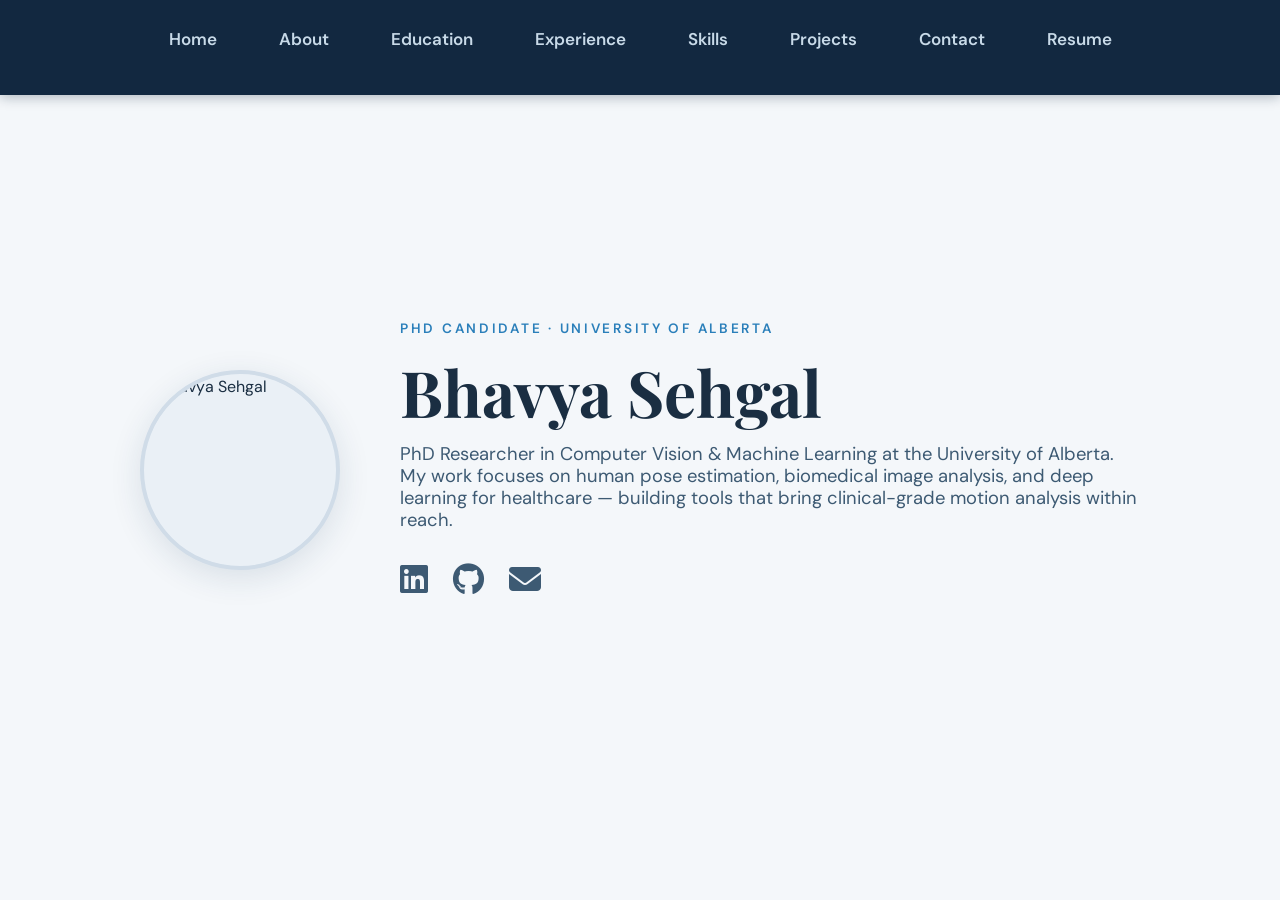
==== commit 47d9b6c5: "Add files via upload" ====
--- a/index.html
+++ b/index.html
@@ -1,85 +1,68 @@
-```html
 <!DOCTYPE html>
 <html lang="en">
+
 <head>
     <meta charset="UTF-8">
     <meta name="viewport" content="width=device-width, initial-scale=1.0">
-    <title>Bhavya Sehgal</title>
+    <title>Bhavya Sehgal — Computer Vision Researcher</title>
 
-    <link rel="icon" type="image/x-icon" href="/img/favicon.ico">
+    <link rel="icon" type="image/x-icon" href="/img/favicon_io/android-chrome-192x192.png">
 
-    <link rel="stylesheet"
-          href="https://cdnjs.cloudflare.com/ajax/libs/font-awesome/6.4.0/css/all.min.css">
+    <link rel="stylesheet" href="https://cdnjs.cloudflare.com/ajax/libs/font-awesome/6.4.0/css/all.min.css">
 
-    <link href="https://stackpath.bootstrapcdn.com/bootstrap/4.5.2/css/bootstrap.min.css"
-          rel="stylesheet">
+    <link href="https://stackpath.bootstrapcdn.com/bootstrap/4.5.2/css/bootstrap.min.css" rel="stylesheet">
+
+    <link
+        href="https://fonts.googleapis.com/css2?family=Playfair+Display:wght@700&family=DM+Sans:wght@400;500;600&display=swap"
+        rel="stylesheet">
 
     <link rel="stylesheet" href="style.css">
 </head>
 
 <body>
 
-<header>
-    <nav class="custom-navbar">
-        <ul id="list">
-            <li class="link"><a class="nav-link" href="about.html">About</a></li>
-            <li class="link"><a class="nav-link" href="education.html">Education</a></li>
-            <li class="link"><a class="nav-link" href="experience.html">Experience</a></li>
-            <li class="link"><a class="nav-link" href="skills.html">Skills</a></li>
-            <li class="link"><a class="nav-link" href="projects.html">Projects</a></li>
-            <li class="link"><a class="nav-link" href="contact.html">Contact</a></li>
+    <header id="navbar-container"></header>
 
-            <li class="link">
-                <a class="nav-link"
-                   href="https://drive.google.com/file/d/18JyLkMsQcO02pI1PGPXoOm5tDAgihax3/view?usp=drive_link">
-                    Resume
-                </a>
-            </li>
-        </ul>
-    </nav>
-</header>
+    <section class="contact-section light-section">
 
-<section class="contact-section odd-section">
+        <div class="hero-wrapper">
 
-    <h1>Bhavya Sehgal</h1>
+            <img src="img/profile.jpg" alt="Bhavya Sehgal" class="hero-photo">
 
-    <h2>
-        I thrive on learning new concepts and enjoy solving intricate problems.
-        My journey in Computer Vision and Machine Learning inspires me to find
-        creative solutions in the tech world.
-    </h2>
+            <div class="hero-text">
+                <p class="hero-badge">PhD Candidate · University of Alberta</p>
+                <h1>Bhavya Sehgal</h1>
+                <h2>
+                    PhD Researcher in Computer Vision &amp; Machine Learning at the University of Alberta.
+                    My work focuses on human pose estimation, biomedical image analysis, and deep learning
+                    for healthcare — building tools that bring clinical-grade motion analysis within reach.
+                </h2>
+                <ul class="icons">
+                    <li>
+                        <a href="https://www.linkedin.com/in/bhavya-sehgal/" target="_blank" title="LinkedIn">
+                            <i class="fab fa-linkedin"></i>
+                        </a>
+                    </li>
+                    <li>
+                        <a href="https://github.com/bsehgal17" target="_blank" title="GitHub">
+                            <i class="fab fa-github"></i>
+                        </a>
+                    </li>
+                    <li>
+                        <a href="mailto:bsehgal1@ualberta.ca" title="Email">
+                            <i class="fas fa-envelope"></i>
+                        </a>
+                    </li>
+                </ul>
+            </div>
 
-    <div>
-        <ul class="icons">
+        </div>
 
-            <li>
-                <a href="https://www.linkedin.com/in/bhavya-sehgal/"
-                   target="_blank">
-                    <i class="fab fa-linkedin"></i>
-                </a>
-            </li>
+    </section>
 
-            <li>
-                <a href="https://github.com/BhavyaSehgal"
-                   target="_blank">
-                    <i class="fab fa-github"></i>
-                </a>
-            </li>
+    <script src="Dots.js"></script>
+    <script src="main.js"></script>
+    <script src="navbar.js"></script>
+</body>
 
-            <li>
-                <a href="mailto:bhavya.ebox@gmail.com">
-                    <i class="fas fa-envelope"></i>
-                </a>
-            </li>
-
-        </ul>
-    </div>
-
-</section>
-
-<script src="Dots.js"></script>
-<script src="main.js"></script>
-
-</body>
-</html>
-```
+</html>
--- a/style.css
+++ b/style.css
@@ -1,425 +1,792 @@
+/* =========================
+   CSS VARIABLES
+========================= */
+
+:root {
+    --navy:       #1a3a5c;
+    --navy-dark:  #122840;
+    --navy-deep:  #0d1f30;
+    --accent:     #2a7fba;
+    --accent-lt:  #5ba3d0;
+    --white:      #ffffff;
+    --off-white:  #f4f7fa;
+    --surface:    #eaf0f6;
+    --border:     #d0dce8;
+    --text-dark:  #1a2e42;
+    --text-mid:   #3d5a73;
+    --text-muted: #6b8599;
+    --text-light: #c8dae8;
+}
+
+/* =========================
+   GLOBAL STYLES
+========================= */
+
+* {
+    margin: 0;
+    padding: 0;
+    box-sizing: border-box;
+}
+
 html {
     scroll-behavior: smooth;
+}
+
+body {
+    font-family: 'DM Sans', 'Segoe UI', Tahoma, Geneva, Verdana, sans-serif;
+    background-color: var(--off-white);
+    color: var(--text-dark);
+    line-height: 1.6;
+}
+
+section {
+    padding: 120px 8% 80px;
+    min-height: 100vh;
+}
+
+/* =========================
+   NAVBAR
+========================= */
+
+.custom-navbar {
+    position: fixed;
+    top: 0;
+    width: 100%;
+    padding: 18px 40px;
+    background: var(--navy-dark);
+    backdrop-filter: blur(10px);
+    z-index: 1000;
+    box-shadow: 0 2px 12px rgba(10, 30, 50, 0.3);
+}
+
+.custom-navbar ul {
+    display: flex;
+    justify-content: center;
+    align-items: center;
+    gap: 30px;
+    list-style: none;
+}
+
+.nav-link {
+    color: var(--text-light);
+    text-decoration: none;
+    font-size: 17px;
+    font-weight: 600;
+    transition: 0.3s ease;
+    position: relative;
+}
+
+.nav-link:hover {
+    color: var(--white);
+}
+
+.nav-link::after {
+    content: "";
+    position: absolute;
+    left: 0;
+    bottom: -6px;
+    width: 0%;
+    height: 2px;
+    background: var(--accent-lt);
+    transition: 0.3s ease;
+}
+
+.nav-link:hover::after {
+    width: 100%;
+}
+
+/* =========================
+   SECTIONS
+========================= */
+
+.odd-section {
+    background-color: var(--navy-deep);
+    color: var(--white);
+}
+
+.even-section {
+    background-color: var(--off-white);
+    color: var(--text-dark);
+}
+
+.light-section {
+    background-color: var(--off-white);
+    color: var(--text-dark);
+}
+
+/* =========================
+   HEADINGS
+========================= */
+
+h1 {
+    font-family: 'Playfair Display', serif;
+    font-size: 4rem;
+    text-align: center;
+    margin-bottom: 20px;
+    font-weight: 700;
+}
+
+h2 {
+    font-size: 2rem;
+    margin-bottom: 20px;
+    text-align: center;
+    font-weight: 600;
+}
+
+h3 {
+    font-size: 1.3rem;
+    margin-bottom: 10px;
+}
+
+.sub-headings {
+    font-family: 'Playfair Display', serif;
+    font-size: 2.8rem;
+    margin-bottom: 16px;
+    text-align: center;
+    color: inherit;
+    display: block;
+}
+
+.sub-headings::after {
+    content: "";
+    display: block;
+    width: 60px;
+    height: 3px;
+    background: var(--accent-lt);
+    margin: 12px auto 44px;
+}
+
+/* =========================
+   HERO SECTION
+========================= */
+
+.contact-section {
+    min-height: 100vh;
+    display: flex;
+    flex-direction: column;
+    justify-content: center;
+}
+
+.hero-wrapper {
+    display: flex;
+    align-items: center;
+    gap: 60px;
+    max-width: 1000px;
+    margin: 0 auto;
+}
+
+.hero-photo {
+    width: 200px;
+    height: 200px;
+    border-radius: 50%;
+    object-fit: cover;
+    flex-shrink: 0;
+    border: 4px solid var(--border);
+    box-shadow: 0 8px 32px rgba(26, 58, 92, 0.12);
+    background-color: var(--surface);
+}
+
+.hero-text {
+    flex: 1;
+}
+
+.hero-text h1 {
+    text-align: left;
+    margin-bottom: 12px;
+}
+
+.hero-text h2 {
+    text-align: left;
+    font-size: 1.15rem;
+    font-weight: 400;
+    color: var(--text-mid);
+    margin-bottom: 24px;
+}
+
+.hero-text .icons {
+    justify-content: flex-start;
+    margin-top: 0;
+    padding-left: 0;
+}
+
+@media (max-width: 768px) {
+    .hero-wrapper {
+        flex-direction: column;
+        text-align: center;
+        gap: 30px;
+    }
+
+    .hero-text h1,
+    .hero-text h2 {
+        text-align: center;
+    }
+
+    .hero-text .icons {
+        justify-content: center;
+    }
+}
+
+.hero-badge {
+    letter-spacing: 0.2em;
+    font-size: 0.85rem;
+    color: var(--accent);
+    text-transform: uppercase;
+    margin-bottom: 14px;
+    font-weight: 600;
+}
+
+/* =========================
+   ICONS
+========================= */
+
+.icons {
+    display: flex;
+    justify-content: center;
+    gap: 25px;
+    margin-top: 30px;
+    list-style: none;
+}
+
+.icons a {
+    color: var(--text-mid);
+    font-size: 2rem;
+    transition: 0.3s ease;
+}
+
+.icons a:hover {
+    color: var(--accent);
+    transform: translateY(-4px);
+}
+
+/* =========================
+   ABOUT SECTION
+========================= */
+
+.flow-text {
+    max-width: 860px;
+    margin: auto;
+}
+
+.about-intro {
+    font-size: 1.2rem;
+    font-weight: 500;
+    color: var(--text-dark);
+    line-height: 1.8;
+    margin-bottom: 28px;
+    border-left: 3px solid var(--accent);
+    padding-left: 20px;
+}
+
+.about-body {
+    font-size: 1.05rem;
+    color: var(--text-mid);
+    line-height: 1.85;
+    margin-bottom: 24px;
+}
+
+.about-interests {
+    margin-top: 40px;
+    padding: 30px;
+    background: var(--surface);
+    border-radius: 14px;
+    border: 1px solid var(--border);
+}
+
+.about-interests-heading {
+    font-family: 'Playfair Display', serif;
+    font-size: 1.3rem;
+    color: var(--text-dark);
+    margin-bottom: 18px;
+    border-left: 3px solid var(--accent);
+    padding-left: 12px;
+}
+
+.interests-list {
+    list-style: none;
+    padding: 0;
+    display: flex;
+    flex-wrap: wrap;
+    gap: 12px;
+    margin: 0;
+}
+
+.interests-list li {
+    background: var(--navy);
+    color: var(--text-light);
+    padding: 8px 16px;
+    border-radius: 6px;
+    font-size: 0.92rem;
+    font-weight: 500;
+    letter-spacing: 0.02em;
+    transition: background 0.2s ease;
+}
+
+.interests-list li:hover {
+    background: var(--accent);
+    color: var(--white);
+}
+
+/* =========================
+   EDUCATION
+========================= */
+
+.education-item {
+    display: flex;
+    align-items: flex-start;
+    gap: 30px;
+    margin: 0 auto 30px;
+    max-width: 860px;
+    background: var(--white);
+    border: 1px solid var(--border);
+    padding: 32px;
+    border-radius: 16px;
+    transition: box-shadow 0.3s ease;
+    box-shadow: 0 4px 20px rgba(26, 58, 92, 0.07);
+}
+
+.education-item:hover {
+    box-shadow: 0 10px 32px rgba(26, 58, 92, 0.13);
+}
+
+.edu-logo {
+    width: 72px;
+    height: 72px;
+    border-radius: 10px;
+    object-fit: contain;
+    flex-shrink: 0;
+    background: var(--surface);
+    padding: 6px;
+    border: 1px solid var(--border);
+}
+
+.details h2 {
+    font-family: 'Playfair Display', serif;
+    text-align: left;
+    font-size: 1.4rem;
+    color: var(--text-dark);
+    margin-bottom: 6px;
+}
+
+.details h3 {
+    font-size: 1rem;
+    font-weight: 500;
+    color: var(--accent);
+    margin-bottom: 8px;
+}
+
+.edu-focus {
+    font-size: 0.95rem;
+    color: var(--text-mid);
+    margin-bottom: 4px;
+}
+
+.edu-supervisor {
+    font-size: 0.95rem;
+    color: var(--text-mid);
+    margin-bottom: 4px;
+}
+
+.edu-gpa {
+    font-size: 0.95rem;
+    font-weight: 600;
+    color: var(--accent);
+    margin-bottom: 4px;
+}
+
+.edu-date {
+    font-size: 0.85rem;
+    font-weight: 600;
+    color: var(--text-muted);
+    letter-spacing: 0.05em;
+    text-transform: uppercase;
+    margin-top: 8px;
+}
+
+/* =========================
+   EXPERIENCE CARDS
+========================= */
+
+.experience-card {
+    background: var(--white);
+    border-radius: 16px;
+    overflow: hidden;
+    transition: transform 0.3s ease, box-shadow 0.3s ease;
+    box-shadow: 0 4px 20px rgba(26, 58, 92, 0.08);
     height: 100%;
 }
-body {
-    
-    font-family:papyrus,fantasy;
-    color: #071952;
-    top: 0;
-    }
-    .odd-section{
-        background-color: #272343;
-        color: #FFFFFF;
-        padding-bottom: 50px;
-
-    }
-    .even-section{
-        background-color: #FCFAEE;
-        color: #00235B;
-        padding-bottom: 50px;
-
-
-    }
-  
-h2{
+
+.experience-card:hover {
+    transform: translateY(-6px);
+    box-shadow: 0 12px 36px rgba(26, 58, 92, 0.14);
+}
+
+.experience-card .card-header {
+    padding: 28px 25px 18px;
+    text-align: center;
+    border-bottom: none;
+}
+
+.experience-card .card-header--okaki {
+    background-color: #16423C !important;
+}
+
+.experience-card .card-header--noralta {
+    background-color: #921A40 !important;
+}
+
+.experience-card .card-header--cropmind {
+    background-color: #2E073F !important;
+}
+
+.company-name {
+    font-family: 'Playfair Display', serif;
+    color: #ffffff !important;
+    font-size: 1.6rem;
+    font-weight: 700;
+    text-decoration: none;
+    letter-spacing: 0.01em;
+}
+
+.company-name:hover {
+    color: #e2e8f0 !important;
+    text-decoration: none;
+}
+
+.logo-container {
+    display: flex;
+    justify-content: center;
+    margin-top: -28px;
+    margin-bottom: 10px;
+}
+
+.company-logo {
+    width: 56px;
+    height: 56px;
+    border-radius: 50%;
+    border: 3px solid white;
+    object-fit: cover;
+    box-shadow: 0 2px 10px rgba(0,0,0,0.15);
+}
+
+.experience-text-details {
+    padding: 10px 28px 28px;
+}
+
+.experience-text-role {
+    font-size: 1.05rem;
+    font-weight: 700;
+    color: var(--text-dark);
+    text-align: center;
+    margin-bottom: 4px;
+}
+
+.experience-text-date {
+    text-align: center;
+    font-size: 0.85rem;
+    color: var(--accent);
+    font-weight: 600;
+    letter-spacing: 0.06em;
+    text-transform: uppercase;
+    margin-bottom: 18px;
+}
+
+.exp-list {
+    padding-left: 18px;
     margin: 0;
-    font-family:papyrus,fantasy;
-    font-weight: bolder;
-    text-align: center;
-    padding: 30px 100px;
-    font-size: 30px;
-}
-
-
-.custom-navbar {
-position: fixed;
+}
+
+.exp-list li {
+    font-size: 0.95rem;
+    color: var(--text-mid);
+    margin-bottom: 8px;
+    line-height: 1.5;
+}
+
+/* =========================
+   SKILLS
+========================= */
+
+.card {
+    border: none;
+    border-radius: 16px;
+    padding: 30px;
+    margin-bottom: 30px;
+    box-shadow: 0 4px 20px rgba(26, 58, 92, 0.08);
+    color: var(--text-dark);
+}
+
+.card-content h4 {
+    text-align: center;
+    margin-bottom: 30px;
+    font-size: 2rem;
+    color: var(--text-dark);
+}
+
+.skill-text {
+    display: block;
+    margin-top: 10px;
+    font-weight: 600;
+    color: var(--text-mid);
+}
+
+.responsive-img {
+    width: 80px;
+    transition: 0.3s ease;
+}
+
+.responsive-img:hover {
+    transform: scale(1.1);
+}
+
+.card ul li {
+    color: var(--text-mid);
+}
+
+/* =========================
+   SKILLS PAGE
+========================= */
+
+.skills-intro {
+    max-width: 700px;
+    margin: 0 auto 10px;
+    font-size: 1.1rem;
+    font-weight: 400;
+    color: var(--text-mid);
+    text-align: center;
+    line-height: 1.7;
+}
+
+.skills-wrapper {
+    max-width: 900px;
+    margin: 40px auto;
+    display: grid;
+    grid-template-columns: repeat(2, 1fr);
+    gap: 40px;
+    padding: 0 20px;
+}
+
+.skills-wrapper .skills-block:last-child:nth-child(odd) {
+    grid-column: 1 / -1;
+    max-width: 420px;
+    margin: 0 auto;
     width: 100%;
-    /* color:; */
-    background-color:  rgb(0,0,0,0.5);
-    padding: 30px 0;
-    transition: background-color 0.3s ease;
-    z-index: 1;
-}
-
-nav {
-
-    display: flex;
+}
+
+.skills-block h3 {
+    font-size: 1.1rem;
+    margin-bottom: 15px;
+    text-align: left;
+    color: var(--text-dark);
+    border-left: 3px solid var(--accent);
+    padding-left: 10px;
+}
+
+.skills-row {
+    display: flex;
+    flex-wrap: wrap;
+    gap: 10px;
+}
+
+.skills-row span {
+    background: var(--white);
+    color: var(--text-mid);
+    padding: 6px 14px;
+    border-radius: 6px;
+    font-size: 0.9rem;
+    border: 1px solid var(--border);
+    transition: 0.2s ease;
+}
+
+.skills-row span:hover {
+    background: var(--accent);
+    color: var(--white);
+    border-color: var(--accent);
+}
+
+/* =========================
+   CONTACT PAGE
+========================= */
+
+.contact-page-section {
+    min-height: 100vh;
+    display: flex;
+    flex-direction: column;
     justify-content: center;
-}
-
-ul {
-    list-style-type: none;
-    display: flex;
-    margin: 0;
-}
-
-
-.link {
-    margin: 0 15px !important;
-}
-
-.nav-link {
-    font-weight: bold;
-    font-family:Georgia, 'Times New Roman', Times, serif;
-    color: #fff;
+    align-items: center;
+    text-align: center;
+}
+
+.contact-intro {
+    max-width: 600px;
+    font-size: 1.05rem;
+    color: var(--text-mid);
+    line-height: 1.8;
+    margin: 0 auto 50px;
+}
+
+.contact-links {
+    display: flex;
+    flex-direction: column;
+    gap: 16px;
+    width: 100%;
+    max-width: 480px;
+    margin: 0 auto;
+}
+
+.contact-link-item {
+    display: flex;
+    align-items: center;
+    gap: 16px;
+    padding: 18px 28px;
+    background: var(--white);
+    border: 1px solid var(--border);
+    border-radius: 12px;
+    color: var(--text-dark);
     text-decoration: none;
-    font-size: 35px;
-    opacity: 0;
-    animation: fadeIn 1s forwards;
-}
-
-.link .nav-link:hover {
-    color: #FFB1B1; /* Change to your hover color */
-font-style: italic;}
-
-@keyframes fadeIn {
-    from {
-        opacity: 0;
-        transform: translateY(-20px);
-    }
-    to {
-        opacity: 1;
-        transform: translateY(0);
-    }
-}
-
-h1 {
-    position: relative;
-    font-family: Papyrus,fantasy;
-    text-align: center;
-    font-size: 100px;
-    opacity: 0;
-    animation: slideIn 1s forwards;
-    margin-bottom: 0px;
-}
-h3{
-    font-size: 25px;
-}
-@keyframes slideIn {
-    from {
-        opacity: 0;
-        transform: translateY(-50px);
-    }
-    to {
-        opacity: 1;
-        transform: translateY(0);
-    }
-}
-
-.icons {
-    display: flex;
-    justify-content: center;
-    margin-top: 20px;
-    padding-bottom: 50px;
-}
-
-.icons li {
-    margin: 0 15px;
-    opacity: 0; /* Start invisible */
-    animation: slideIn 0.8s forwards; /* Bounce in effect */
-}
-
-/* Add delay to each icon for staggered effect */
-.icons li:nth-child(1) {
-    animation-delay: 0.5s;
-}
-.icons li:nth-child(2) {
-    animation-delay: 0.7s;
-}
-.icons li:nth-child(3) {
-    animation-delay: 0.9s;
-}
-
-/* Ensure icons are visible */
-.icons li a {
-    color: #fff; /* Set a contrasting color */
-    font-size: 50px; /* Increase icon size */
-    transition: color 0.3s;
-}
-
-.icons li a:hover {
-    color: #6482AD; /* Change color on hover */
-}
-
-
-h1, .icons {
-    position: relative;
-    /* You can also add a background color if needed */
-}
-.contact-section{
-    padding-top: 250px;
-}
-.education-section {
-    display: flex;
-    flex-direction: column;
-    align-items: center;
-    opacity: 1; /* Initially hidden */
-}
-
-.education-item {
-    display: flex;
-    align-items: center;
-    margin: 20px 0; /* Space between items */
-    width: 80%; /* Adjust width as needed */
-}
-
-.edu-logo {
-    font-size: 50px;
-    margin-right: 20px;
-    color: #071952; /* Logo color */
-    width: 100px;
-    height: 100px;
-}
-
-.details h3 {
-    margin: 3px;
-    font-weight: 700;
-    font-size: 26px;
-    max-width: 600px; /* Limit details width */
-}
-.details h2 {
-    line-height: normal;
-    padding: 0;
-    font-size: 34px;
-    max-width: 600px; /* Limit details width */
-    margin: 3px;
-}
-.details p{
-    font-weight: 600;
-    margin: 3px;
-    font-size: 16px;
-}
-
-.sub-headings {
-    font-size: 50px; /* Adjust heading size */
-    margin-bottom: 20px;
-    padding-top: 40px;
-}
-
-.experience-card {
-    border: 1px solid #ddd; /* Card border */
-    border-radius: 10px; /* Rounded corners */
-    max-width: 400px; /* Max width for the card */
-    margin: 20px auto; /* Centering the card */
-    overflow: hidden; /* Prevent content from overflowing */
-    position: relative; /* Required for absolute positioning */
-}
-
-.card-header {
-    padding: 40px 0; /* Inner padding */
-    color: #fff; /* Text color */
-    text-align: center; /* Center text */
-}
-
-.company-name {
-    color: #CCF2F4;
-    padding-bottom: 30px;
-    margin: 0; /* Remove default margin */
-    font-size: 50px; /* Company name font size */
-}
-
-.logo-container {
-    padding-top: 30px;
-    display: flex;
-    justify-content: center; /* Center logo */
-    position: absolute; /* Position it absolutely */
-    top: 80px; /* Adjust as needed to place it where the header ends */
-    left: 50%; /* Center the logo */
-    transform: translateX(-50%); /* Center it correctly */
-}
-
-.company-logo {
-    width: 100px; /* Set width of the logo */
-    height: 100px; /* Set height of the logo */
-    border-radius: 50%; /* Make logo circular */
-    border: 2px solid #35A29F; /* Border color for the logo */
-    background-color: #fff; /* Optional: white background behind the logo */
-    box-shadow: 0 4px 8px rgba(0, 0, 0, 0.1); /* Optional: shadow effect */
-}
-.experience-card:hover {
-    transform: scale(1.05);
-    background-color: #1D5B4D; /* Change this color as needed */
-}
-.experience-text-details {
-    background-color: #fff; /* White background for details */
-    padding:20px; /* Inner padding for details */
-    text-align: left; /* Align text to the left */
-    color: #000; /* Brown color */
-
-}
-.experience-text-role{
-    margin-top: 70px !important;
-    font-size: 30px;
-
-}
-
-.experience-text-role,
-.experience-text-date {
-text-align: center;    margin: 10px 0; /* Space around text */
-    font-weight: bold; /* Bold text */
-    color: #00235B;
-
-    
-}
-
-.subTitle {
-    margin: 5px 0; /* Space around list items */
-    font-size: 30px; /* Font size for subtitle */
-}
-.content {
-    margin-bottom: 10px; /* Space between list items */
-}
-.exp-list{
-    
-    display: block;
-}
-/* General Container Styles */
-.container {
-    max-width: 1200px;
-    margin: 0 auto;
-    padding: 20px;
-  }
-  
-  /* Card Styles */
-  .card {
-    background-color: #fff;
-    border-radius: 8px;
-    box-shadow: 0 4px 8px rgba(0, 0, 0, 0.1);
-    margin-bottom: 20px;
-    padding: 20px;
-  }
-  .text-center{
-    font-size: 20px;
-    font-weight: 700;
-  }
-  
-  /* Header Styles */
-  .card-content h4 {
-    font-weight: 700;
+    font-size: 1rem;
+    font-weight: 500;
+    box-shadow: 0 2px 12px rgba(26, 58, 92, 0.06);
+    transition: background 0.25s ease, border-color 0.25s ease, box-shadow 0.25s ease;
+}
+
+.contact-link-item i {
+    font-size: 1.4rem;
+    color: var(--accent);
+    width: 24px;
+    text-align: center;
+    flex-shrink: 0;
+}
+
+.contact-link-item:hover {
+    background: var(--surface);
+    border-color: var(--accent);
+    box-shadow: 0 6px 20px rgba(26, 58, 92, 0.12);
+    color: var(--text-dark);
+    text-decoration: none;
+}
+
+.contact-link-label {
+    font-size: 0.95rem;
+    letter-spacing: 0.01em;
+}
+
+/* =========================
+   PROJECTS
+========================= */
+
+.project-card {
+    background: var(--white);
+    border-radius: 16px;
+    overflow: hidden;
+    transition: 0.3s ease;
+    box-shadow: 0 4px 20px rgba(26, 58, 92, 0.08);
     margin-bottom: 30px;
-    font-weight: bold;
-    text-align: center;
-    font-size: 50px;
-    color: #000; /* Brown color */
-  }
-  .left-list{
-    text-align: left;
-  }
-  
-  /* Image Styles */
-  .responsive-img {
-    width: 100px;
-    height: auto;
-    margin-bottom: 10px;
-  }
-  .skill-text{
-    color: #272343;
-  }
-  /* Column Styles */
-  .col {
-    display: flex;
-    flex-direction: column;
-    align-items: center;
-  }
-  
-  /* Hover Effect for Images */
-  .col img {
-    transition: transform 0.3s;
-  }
-  
-  .col img:hover {
-    transform: scale(1.1);
-  }
-  
-  /* Row Styles */
-  .row {
-    display: flex;
-    justify-content: space-around;
-    flex-wrap: wrap;
-  }
-  
-  /* Media Queries for Responsiveness */
-  @media (max-width: 768px) {
-    .col {
-      flex: 1 1 40%; /* Adjusts columns for smaller screens */
-    }
-  }
-  
-  @media (max-width: 480px) {
-    .col {
-      flex: 1 1 100%; /* Stacks columns on very small screens */
-    }
-  }
-  
-  #large-header {
-    position: relative;
-    overflow: hidden;
-    width: 100%;
-    height: 100vh;
-}
-
-#demo-canvas {
-    position: absolute;
-    top: 0;
-    left: 0;
-    width: 100%;
     height: 100%;
-    z-index: 1;
-}
-.project-section {
-    padding: 50px 0;
-}
-
-.project-card {
-    background-color: #fff;
-    border-radius: 10px;
-    box-shadow: 0 4px 20px rgba(0, 0, 0, 0.2);
-    transition: box-shadow 0.3s ease;
-    margin: 20px;
-    overflow: hidden; /* Ensure contents do not overflow */
-    position: relative; /* For the glowing effect */
+    border: 1px solid var(--border);
 }
 
 .project-card:hover {
-    box-shadow: 0 8px 40px rgb(23, 21, 59);
+    transform: translateY(-8px);
+    box-shadow: 0 14px 36px rgba(26, 58, 92, 0.13);
 }
 
 .project-image {
     width: 100%;
-    height: auto; /* Keep aspect ratio */
+    height: 220px;
+    object-fit: cover;
 }
 
 .project-details {
-    padding: 20px;
-    text-align: center; /* Center-align text */
-}
-
-.project-details h3 {
-    margin: 15px 0;
-    font-size: 24px; /* Adjust as needed */
+    padding: 24px;
+}
+
+.project-tag {
+    font-size: 0.78rem;
+    font-weight: 600;
+    color: var(--accent);
+    text-transform: uppercase;
+    letter-spacing: 0.08em;
+    margin-bottom: 8px;
+}
+
+.project-heading {
+    font-family: 'Playfair Display', serif;
+    font-size: 1.3rem;
+    margin-bottom: 12px;
+    color: var(--text-dark);
 }
 
 .project-details p {
-    font-size: 20px;
-    font-weight: 500;
-    color: #666; /* Lighter color for description */
+    color: var(--text-mid);
+    margin-bottom: 20px;
+    font-size: 0.95rem;
 }
 
 .project-button {
     display: inline-block;
     padding: 10px 20px;
-    background-color: #021526; /* Button color */
-    color: white;
+    background: var(--navy);
+    color: var(--white);
     text-decoration: none;
-    border-radius: 5px;
-    transition: background-color 0.3s, transform 0.3s; /* Smooth transitions */
-}
-.project-heading{
-    font-size: 40px;
-    font-weight: 700;
-}
+    border-radius: 8px;
+    font-size: 0.9rem;
+    font-weight: 600;
+    transition: 0.3s ease;
+}
+
 .project-button:hover {
-color:#FFB1B1;    
-transform: scale(1.05); /* Slight zoom effect */
-}
+    background: var(--accent);
+    color: var(--white);
+    transform: translateY(-2px);
+    text-decoration: none;
+}
+
+/* =========================
+   RESPONSIVE DESIGN
+========================= */
+
+@media (max-width: 768px) {
+
+    .custom-navbar ul {
+        gap: 15px;
+        flex-wrap: wrap;
+    }
+
+    .nav-link {
+        font-size: 14px;
+    }
+
+    h1 {
+        font-size: 2.7rem;
+    }
+
+    h2 {
+        font-size: 1.4rem;
+    }
+
+    .sub-headings {
+        font-size: 2.3rem;
+    }
+
+    .education-item {
+        flex-direction: column;
+        align-items: center;
+        text-align: center;
+    }
+
+    .details h2 {
+        text-align: center;
+    }
+
+    .edu-date, .edu-gpa, .edu-focus, .edu-supervisor {
+        text-align: center;
+    }
+
+    .project-image {
+        height: 200px;
+    }
+
+    .skills-wrapper {
+        grid-template-columns: 1fr;
+    }
+}
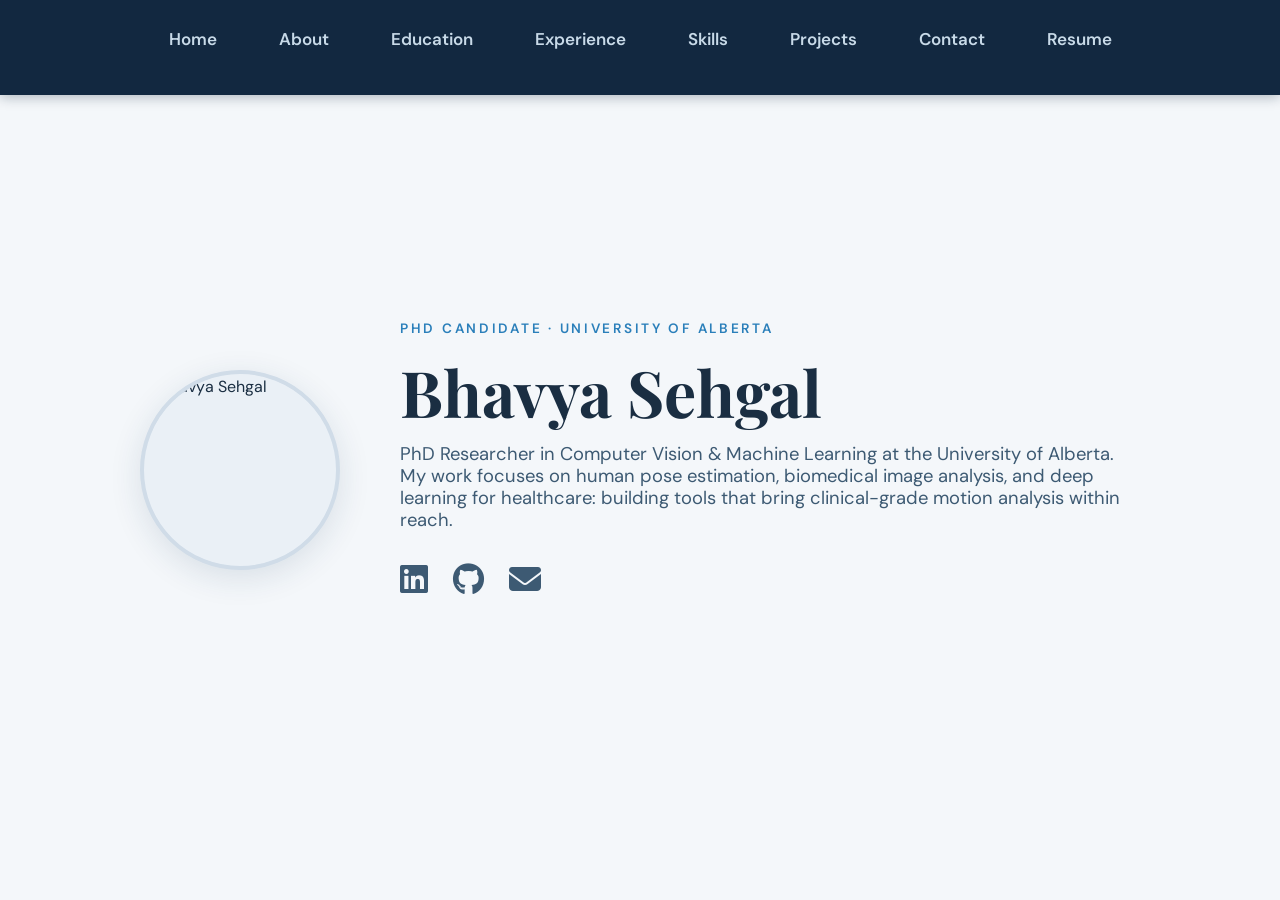
==== commit 64d1d42d: "Update index.html" ====
--- a/index.html
+++ b/index.html
@@ -35,7 +35,7 @@
                 <h2>
                     PhD Researcher in Computer Vision &amp; Machine Learning at the University of Alberta.
                     My work focuses on human pose estimation, biomedical image analysis, and deep learning
-                    for healthcare — building tools that bring clinical-grade motion analysis within reach.
+                    for healthcare: building tools that bring clinical-grade motion analysis within reach.
                 </h2>
                 <ul class="icons">
                     <li>
@@ -65,4 +65,4 @@
     <script src="navbar.js"></script>
 </body>
 
-</html>+</html>
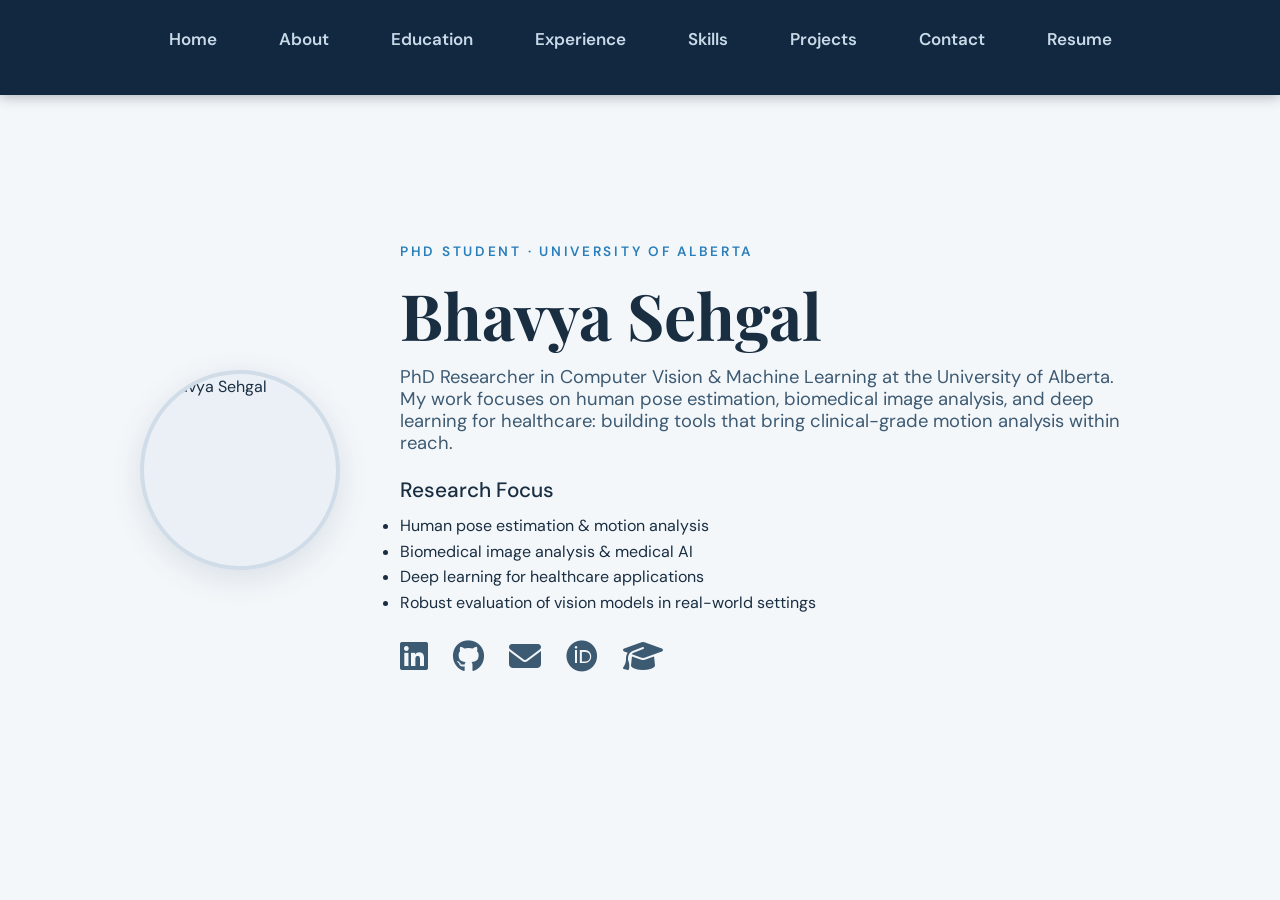
==== commit 0d5ed7c5: "Update index.html" ====
--- a/index.html
+++ b/index.html
@@ -30,13 +30,23 @@
             <img src="img/profile.jpg" alt="Bhavya Sehgal" class="hero-photo">
 
             <div class="hero-text">
-                <p class="hero-badge">PhD Candidate · University of Alberta</p>
+                <p class="hero-badge">PhD Student · University of Alberta</p>
                 <h1>Bhavya Sehgal</h1>
                 <h2>
                     PhD Researcher in Computer Vision &amp; Machine Learning at the University of Alberta.
                     My work focuses on human pose estimation, biomedical image analysis, and deep learning
                     for healthcare: building tools that bring clinical-grade motion analysis within reach.
                 </h2>
+                   <!-- Research Focus (NEW) -->
+            <div class="hero-extra">
+                <h3>Research Focus</h3>
+                <ul>
+                    <li>Human pose estimation & motion analysis</li>
+                    <li>Biomedical image analysis & medical AI</li>
+                    <li>Deep learning for healthcare applications</li>
+                    <li>Robust evaluation of vision models in real-world settings</li>
+                </ul>
+            </div>
                 <ul class="icons">
                     <li>
                         <a href="https://www.linkedin.com/in/bhavya-sehgal/" target="_blank" title="LinkedIn">
@@ -53,6 +63,16 @@
                             <i class="fas fa-envelope"></i>
                         </a>
                     </li>
+                    <li>
+    <a href="https://orcid.org/0009-0004-8523-4611" target="_blank" title="ORCID">
+        <i class="fab fa-orcid"></i>
+    </a>
+</li>
+                    <li>
+    <a href="https://scholar.google.com/citations?user=AydNyuAAAAAJ&hl=en" target="_blank" title="Google Scholar">
+        <i class="fas fa-graduation-cap"></i>
+    </a>
+</li>
                 </ul>
             </div>
 
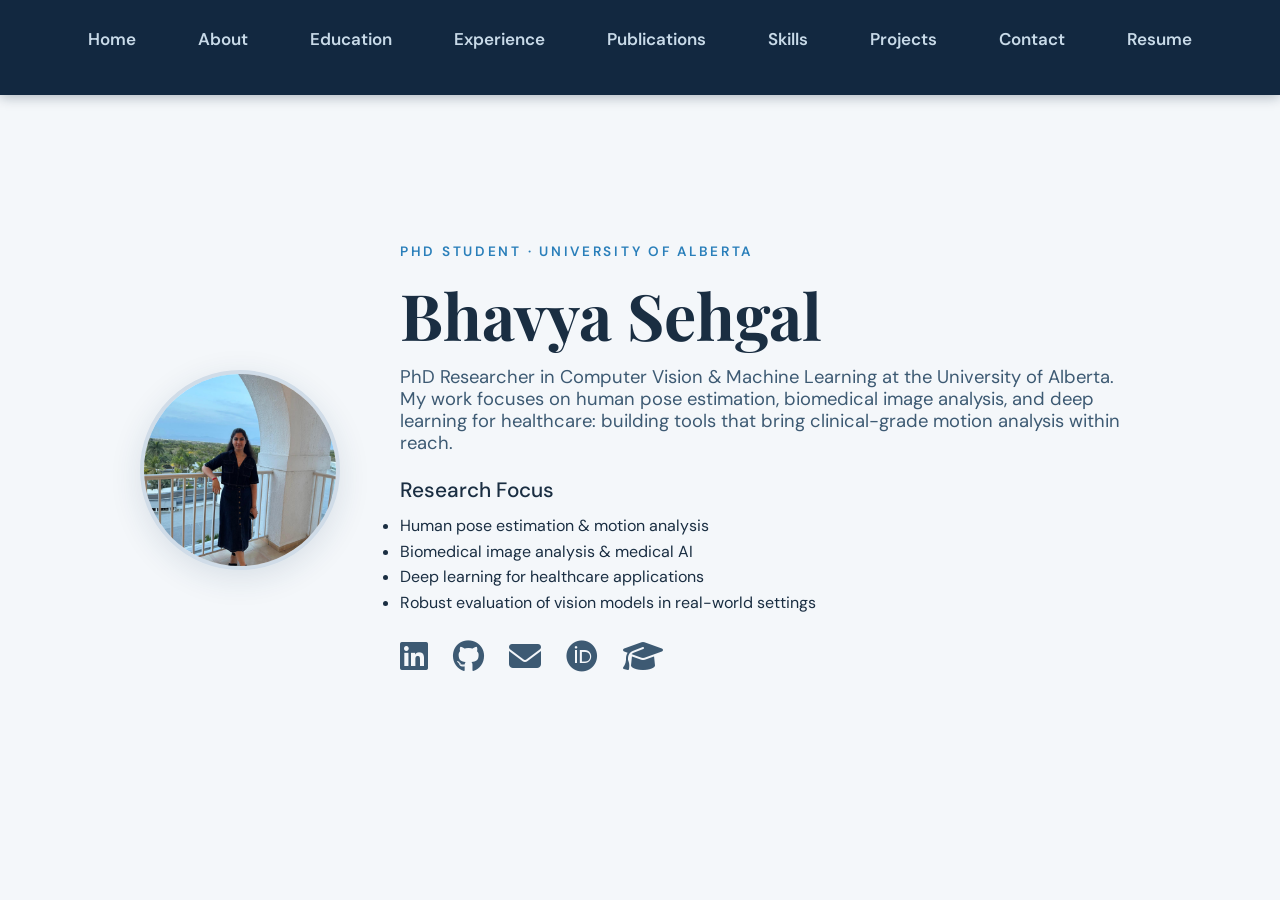
==== commit 91f48315: "Update index.html" ====
--- a/index.html
+++ b/index.html
@@ -27,7 +27,7 @@
 
         <div class="hero-wrapper">
 
-            <img src="img/profile.jpg" alt="Bhavya Sehgal" class="hero-photo">
+            <img src="img/1000091602.jpg" alt="Bhavya Sehgal" class="hero-photo">
 
             <div class="hero-text">
                 <p class="hero-badge">PhD Student · University of Alberta</p>
--- a/style.css
+++ b/style.css
@@ -789,4 +789,45 @@
     .skills-wrapper {
         grid-template-columns: 1fr;
     }
-}+}
+
+.publication-wrapper {
+    max-width: 900px;
+    margin: auto;
+    display: flex;
+    flex-direction: column;
+    gap: 20px;
+}
+
+.publication-card {
+    background: var(--white);
+    border: 1px solid var(--border);
+    border-radius: 14px;
+    padding: 22px 26px;
+    box-shadow: 0 4px 16px rgba(26, 58, 92, 0.06);
+    transition: 0.3s ease;
+}
+
+.publication-card:hover {
+    transform: translateY(-4px);
+    box-shadow: 0 10px 28px rgba(26, 58, 92, 0.12);
+}
+
+.publication-card h3 {
+    font-family: 'Playfair Display', serif;
+    font-size: 1.2rem;
+    margin-bottom: 8px;
+    color: var(--text-dark);
+}
+
+.pub-authors {
+    font-size: 0.95rem;
+    color: var(--text-mid);
+    margin-bottom: 4px;
+}
+
+.pub-venue {
+    font-size: 0.9rem;
+    font-weight: 600;
+    color: var(--accent);
+}
